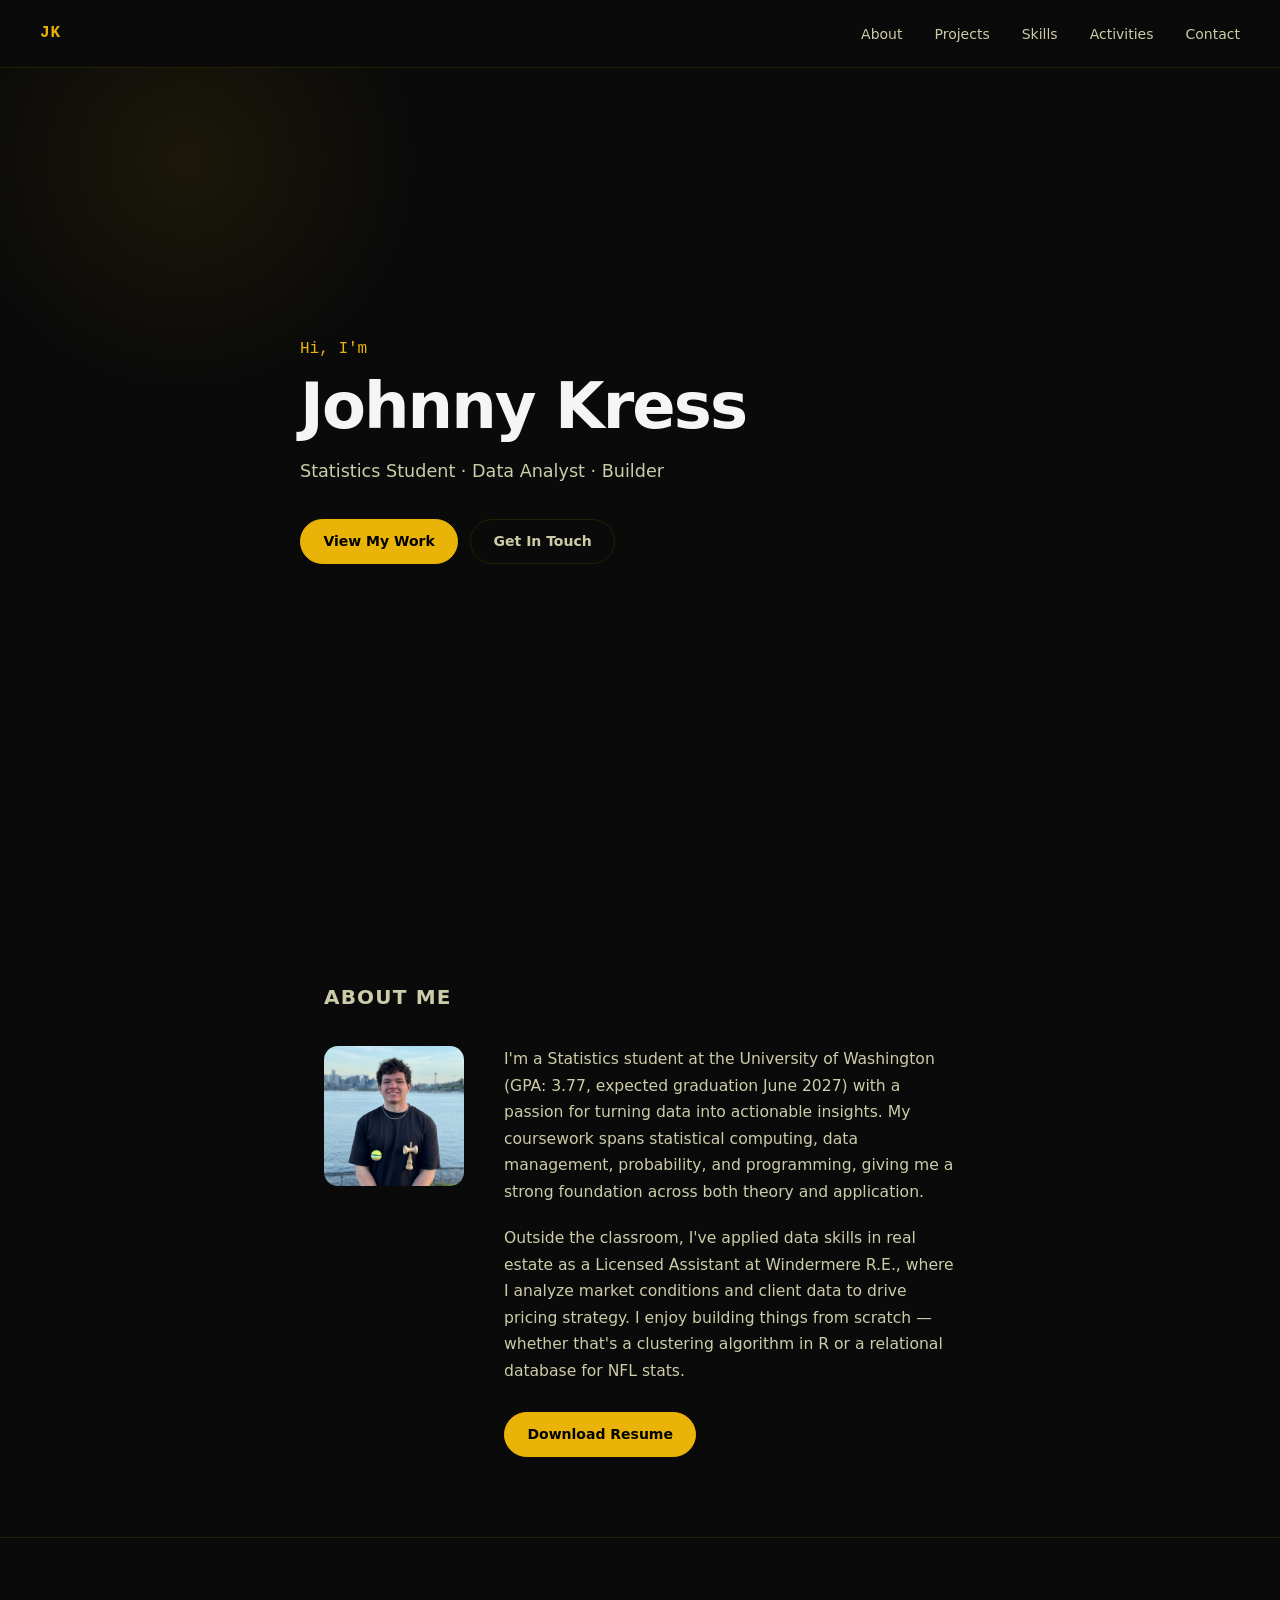
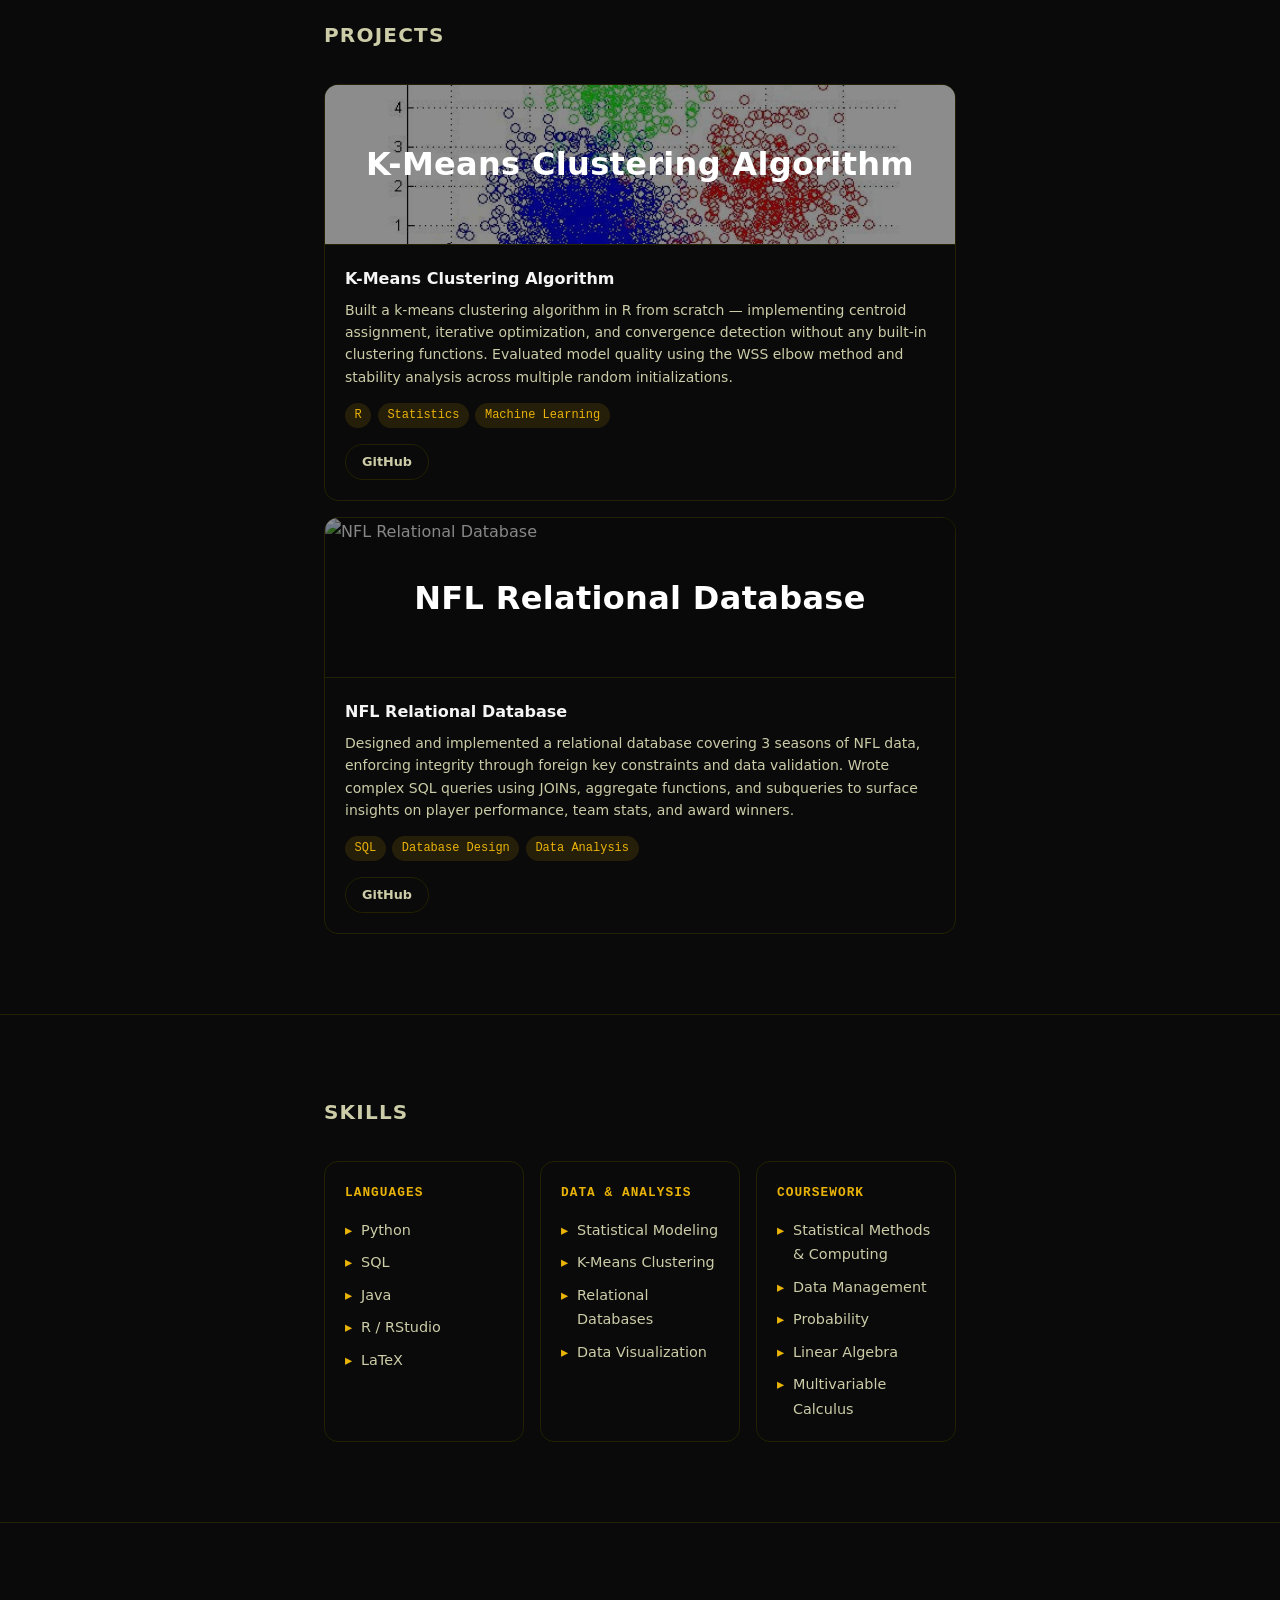
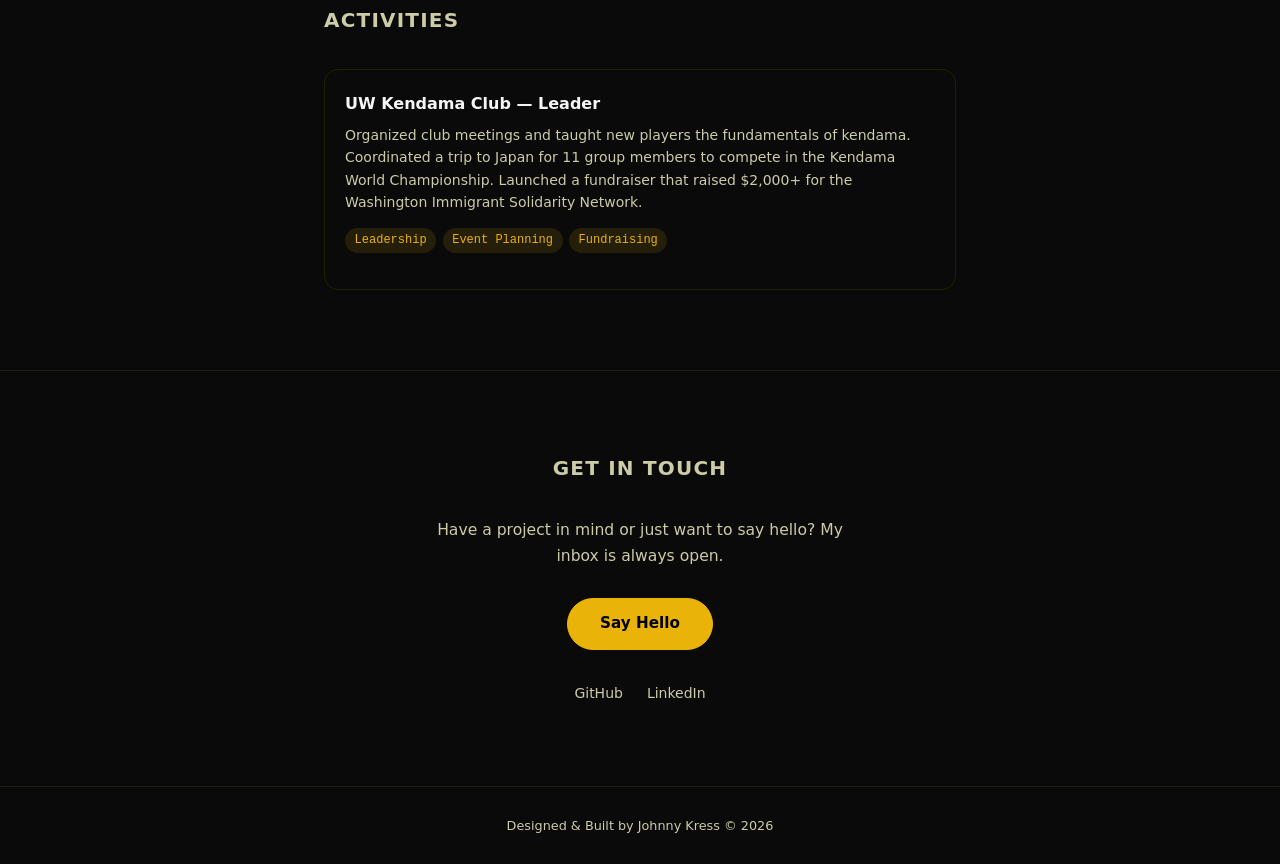
==== index.html @ 8cdee3aa "Use cluster.jpg for K-Means project photo" ====
<!DOCTYPE html>
<html lang="en">
<head>
  <meta charset="UTF-8" />
  <meta name="viewport" content="width=device-width, initial-scale=1.0" />
  <title>Johnny Kress</title>
  <link rel="stylesheet" href="css/style.css" />
</head>
<body>

  <!-- NAV -->
  <nav class="nav">
    <span class="nav-logo">JK</span>
    <ul class="nav-links">
      <li><a href="#about">About</a></li>
      <li><a href="#projects">Projects</a></li>
      <li><a href="#skills">Skills</a></li>
      <li><a href="#extracurriculars">Activities</a></li>
      <li><a href="#contact">Contact</a></li>
    </ul>
  </nav>

  <!-- HERO -->
  <section class="hero" id="home">
    <div class="hero-content">
      <p class="hero-greeting fade-in delay-1">Hi, I'm</p>
      <h1 class="hero-name fade-in delay-2">Johnny Kress</h1>
      <p class="hero-tagline fade-in delay-3">Statistics Student · Data Analyst · Builder</p>
      <div class="hero-cta fade-in delay-4">
        <a href="#projects" class="btn btn-primary">View My Work</a>
        <a href="#contact" class="btn btn-outline">Get In Touch</a>
      </div>
    </div>
  </section>

  <!-- ABOUT -->
  <section class="section" id="about">
    <div class="container">
      <h2 class="section-title">About Me</h2>
      <div class="about-grid">
        <div class="about-image">
          <img src="photos/johnny 2024.jpeg" alt="Johnny Kress" />
        </div>
        <div class="about-text">
          <p>
            I'm a Statistics student at the University of Washington (GPA: 3.77, expected graduation June 2027)
            with a passion for turning data into actionable insights. My coursework spans statistical computing,
            data management, probability, and programming, giving me a strong foundation across both theory and application.
          </p>
          <p>
            Outside the classroom, I've applied data skills in real estate as a Licensed Assistant at Windermere R.E.,
            where I analyze market conditions and client data to drive pricing strategy. I enjoy building things from
            scratch — whether that's a clustering algorithm in R or a relational database for NFL stats.
          </p>
          <a href="Kress Resume.pdf" class="btn btn-primary" target="_blank">Download Resume</a>
        </div>
      </div>
    </div>
  </section>

  <!-- PROJECTS -->
  <section class="section section-alt" id="projects">
    <div class="container">
      <h2 class="section-title">Projects</h2>
      <div class="projects-grid">

        <div class="card">
          <div class="card-image">
            <img src="photos/cluster.jpg" alt="K-Means Clustering" />
            <span class="card-image-title">K-Means Clustering Algorithm</span>
          </div>
          <div class="card-body">
            <h3 class="card-title">K-Means Clustering Algorithm</h3>
            <p class="card-desc">Built a k-means clustering algorithm in R from scratch — implementing centroid assignment, iterative optimization, and convergence detection without any built-in clustering functions. Evaluated model quality using the WSS elbow method and stability analysis across multiple random initializations.</p>
            <div class="card-tags">
              <span class="tag">R</span>
              <span class="tag">Statistics</span>
              <span class="tag">Machine Learning</span>
            </div>
            <div class="card-links">
              <a href="#" class="btn btn-sm btn-outline" target="_blank">GitHub</a>
            </div>
          </div>
        </div>

        <div class="card">
          <div class="card-image">
            <img src="https://images.unsplash.com/photo-1566349872260-a1d88307b698?w=600&q=80&fit=crop" alt="NFL Relational Database" />
            <span class="card-image-title">NFL Relational Database</span>
          </div>
          <div class="card-body">
            <h3 class="card-title">NFL Relational Database</h3>
            <p class="card-desc">Designed and implemented a relational database covering 3 seasons of NFL data, enforcing integrity through foreign key constraints and data validation. Wrote complex SQL queries using JOINs, aggregate functions, and subqueries to surface insights on player performance, team stats, and award winners.</p>
            <div class="card-tags">
              <span class="tag">SQL</span>
              <span class="tag">Database Design</span>
              <span class="tag">Data Analysis</span>
            </div>
            <div class="card-links">
              <a href="#" class="btn btn-sm btn-outline" target="_blank">GitHub</a>
            </div>
          </div>
        </div>

      </div>
    </div>
  </section>

  <!-- SKILLS -->
  <section class="section" id="skills">
    <div class="container">
      <h2 class="section-title">Skills</h2>
      <div class="skills-grid">

        <div class="skill-group">
          <h3>Languages</h3>
          <ul>
            <li>Python</li>
            <li>SQL</li>
            <li>Java</li>
            <li>R / RStudio</li>
            <li>LaTeX</li>
          </ul>
        </div>

        <div class="skill-group">
          <h3>Data &amp; Analysis</h3>
          <ul>
            <li>Statistical Modeling</li>
            <li>K-Means Clustering</li>
            <li>Relational Databases</li>
            <li>Data Visualization</li>
          </ul>
        </div>

        <div class="skill-group">
          <h3>Coursework</h3>
          <ul>
            <li>Statistical Methods &amp; Computing</li>
            <li>Data Management</li>
            <li>Probability</li>
            <li>Linear Algebra</li>
            <li>Multivariable Calculus</li>
          </ul>
        </div>

      </div>
    </div>
  </section>

  <!-- EXTRACURRICULARS -->
  <section class="section section-alt" id="extracurriculars">
    <div class="container">
      <h2 class="section-title">Activities</h2>
      <div class="projects-grid">

        <div class="card">
          <div class="card-body">
            <h3 class="card-title">UW Kendama Club — Leader</h3>
            <p class="card-desc">Organized club meetings and taught new players the fundamentals of kendama. Coordinated a trip to Japan for 11 group members to compete in the Kendama World Championship. Launched a fundraiser that raised $2,000+ for the Washington Immigrant Solidarity Network.</p>
            <div class="card-tags">
              <span class="tag">Leadership</span>
              <span class="tag">Event Planning</span>
              <span class="tag">Fundraising</span>
            </div>
          </div>
        </div>

      </div>
    </div>
  </section>

  <!-- CONTACT -->
  <section class="section" id="contact">
    <div class="container contact-container">
      <h2 class="section-title">Get In Touch</h2>
      <p class="contact-intro">Have a project in mind or just want to say hello? My inbox is always open.</p>
      <a href="mailto:Johnnykress808@gmail.com" class="btn btn-primary btn-lg">Say Hello</a>

      <div class="social-links">
        <a href="https://github.com/" target="_blank" aria-label="GitHub">GitHub</a>
        <a href="https://linkedin.com/in/" target="_blank" aria-label="LinkedIn">LinkedIn</a>
      </div>
    </div>
  </section>

  <!-- FOOTER -->
  <footer class="footer">
    <p>Designed &amp; Built by Johnny Kress &copy; <span id="year"></span></p>
  </footer>

  <script src="js/main.js"></script>
</body>
</html>
---- css/style.css ----
/* ===== RESET & BASE ===== */
*, *::before, *::after {
  box-sizing: border-box;
  margin: 0;
  padding: 0;
}

:root {
  --color-bg: #0a0a0a;
  --color-surface: #111111;
  --color-surface-alt: #161600;
  --color-border: #222200;
  --color-accent: #eab308;
  --color-accent-hover: #fbbf24;
  --color-text: #f5f5f5;
  --color-text-muted: #cccca8;
  --font-sans: 'Segoe UI', system-ui, -apple-system, sans-serif;
  --font-mono: 'Cascadia Code', 'Fira Code', monospace;
  --radius: 14px;
  --transition: 0.2s ease;
  --max-width: 680px;
}

html {
  scroll-behavior: smooth;
  font-size: 16px;
}

body {
  background-color: var(--color-bg);
  background-image:
    linear-gradient(rgba(10, 10, 10, 0.72), rgba(10, 10, 10, 0.72)),
    url('https://images.unsplash.com/photo-1519681393784-d120267933ba?w=1920&q=80&fit=crop');
  background-size: cover;
  background-position: center top;
  background-attachment: fixed;
  background-repeat: no-repeat;
  color: var(--color-text);
  font-family: var(--font-sans);
  line-height: 1.7;
}

a {
  color: var(--color-accent);
  text-decoration: none;
  transition: color var(--transition);
}

a:hover {
  color: var(--color-accent-hover);
}

ul {
  list-style: none;
}

img {
  max-width: 100%;
  display: block;
}

/* ===== ANIMATIONS ===== */
@keyframes fadeInUp {
  from {
    opacity: 0;
    transform: translateY(18px);
  }
  to {
    opacity: 1;
    transform: translateY(0);
  }
}

.fade-in {
  opacity: 0;
  animation: fadeInUp 0.55s ease forwards;
}

.delay-1 { animation-delay: 0.08s; }
.delay-2 { animation-delay: 0.16s; }
.delay-3 { animation-delay: 0.24s; }
.delay-4 { animation-delay: 0.32s; }
.delay-5 { animation-delay: 0.40s; }

/* ===== LAYOUT ===== */
.container {
  max-width: var(--max-width);
  margin: 0 auto;
  padding: 0 1.5rem;
}

.section {
  padding: 80px 0;
}

.section-alt {
  border-top: 1px solid var(--color-border);
  border-bottom: 1px solid var(--color-border);
}

.section-title {
  font-size: 1.25rem;
  font-weight: 700;
  letter-spacing: 0.06em;
  text-transform: uppercase;
  color: var(--color-text-muted);
  margin-bottom: 2rem;
}

/* ===== NAV ===== */
.nav {
  position: fixed;
  top: 0;
  left: 0;
  right: 0;
  z-index: 100;
  display: flex;
  align-items: center;
  justify-content: space-between;
  padding: 1rem 1.5rem;
  background: rgba(10, 10, 10, 0.9);
  backdrop-filter: blur(12px);
  border-bottom: 1px solid var(--color-border);
}

.nav-logo {
  font-size: 1rem;
  font-weight: 800;
  color: var(--color-accent);
  letter-spacing: 0.05em;
  font-family: var(--font-mono);
}

.nav-links {
  display: flex;
  gap: 2rem;
}

.nav-links a {
  color: var(--color-text-muted);
  font-size: 0.875rem;
  font-weight: 500;
  transition: color var(--transition);
}

.nav-links a:hover {
  color: var(--color-text);
}

/* ===== HERO ===== */
.hero {
  min-height: 100vh;
  display: flex;
  align-items: center;
  padding: 0 1.5rem;
  position: relative;
  overflow: hidden;
}

.hero::before {
  content: '';
  position: absolute;
  top: -10%;
  left: -5%;
  width: 500px;
  height: 500px;
  background: radial-gradient(circle, rgba(234, 179, 8, 0.08) 0%, transparent 65%);
  pointer-events: none;
}

.hero-content {
  max-width: var(--max-width);
  margin: 0 auto;
  width: 100%;
}

.hero-greeting {
  font-size: 1rem;
  color: var(--color-accent);
  font-family: var(--font-mono);
  margin-bottom: 0.5rem;
}

.hero-name {
  font-size: clamp(2.5rem, 8vw, 4rem);
  font-weight: 800;
  line-height: 1.1;
  letter-spacing: -0.03em;
  margin-bottom: 1rem;
}

.hero-tagline {
  font-size: 1.1rem;
  color: var(--color-text-muted);
  margin-bottom: 2rem;
  min-height: 1.75rem;
}

.hero-cta {
  display: flex;
  gap: 0.75rem;
  flex-wrap: wrap;
}

/* ===== BUTTONS ===== */
.btn {
  display: inline-flex;
  align-items: center;
  gap: 0.4rem;
  padding: 0.6rem 1.4rem;
  border-radius: 9999px;
  font-weight: 600;
  font-size: 0.875rem;
  cursor: pointer;
  transition: all var(--transition);
  border: 1px solid transparent;
}

.btn-primary {
  background: var(--color-accent);
  color: #000;
  border-color: var(--color-accent);
}

.btn-primary:hover {
  background: var(--color-accent-hover);
  border-color: var(--color-accent-hover);
  color: #000;
  transform: translateY(-1px);
  box-shadow: 0 6px 20px rgba(234, 179, 8, 0.30);
}

.btn-outline {
  border-color: var(--color-border);
  color: var(--color-text-muted);
  background: transparent;
}

.btn-outline:hover {
  border-color: var(--color-accent);
  color: var(--color-accent);
  transform: translateY(-1px);
}

.btn-sm {
  padding: 0.4rem 1rem;
  font-size: 0.8rem;
}

.btn-lg {
  padding: 0.75rem 2rem;
  font-size: 0.95rem;
}

/* ===== ABOUT ===== */
.about-grid {
  display: grid;
  grid-template-columns: 140px 1fr;
  gap: 2.5rem;
  align-items: start;
}

.about-image img {
  border-radius: var(--radius);
  width: 140px;
  height: 140px;
  object-fit: cover;
}

.about-text p {
  color: var(--color-text-muted);
  margin-bottom: 1.25rem;
  font-size: 0.975rem;
}

.about-text .btn {
  margin-top: 0.5rem;
}

/* ===== PROJECTS ===== */
.projects-grid {
  display: flex;
  flex-direction: column;
  gap: 1rem;
}

.card {
  background: transparent;
  border: 1px solid var(--color-border);
  border-radius: var(--radius);
  overflow: hidden;
  transition: border-color var(--transition), box-shadow var(--transition);
}

.card:hover {
  border-color: rgba(234, 179, 8, 0.35);
  box-shadow: 0 8px 32px rgba(0, 0, 0, 0.4);
}

.card-image {
  position: relative;
  width: 100%;
  height: 160px;
  background: var(--color-surface);
  border-bottom: 1px solid var(--color-border);
}

.card-image img {
  width: 100%;
  height: 100%;
  object-fit: cover;
}

.card-image-title {
  position: absolute;
  inset: 0;
  display: flex;
  align-items: center;
  justify-content: center;
  padding: 1rem;
  background: rgba(0, 0, 0, 0.45);
  color: #fff;
  font-size: 2rem;
  font-weight: 800;
  letter-spacing: 0.01em;
  text-align: center;
}

.card-body {
  padding: 1.25rem;
}

.card-title {
  font-size: 1rem;
  font-weight: 700;
  margin-bottom: 0.4rem;
}

.card-desc {
  font-size: 0.875rem;
  color: var(--color-text-muted);
  margin-bottom: 0.9rem;
  line-height: 1.6;
}

.card-tags {
  display: flex;
  flex-wrap: wrap;
  gap: 0.4rem;
  margin-bottom: 1rem;
}

.tag {
  background: rgba(234, 179, 8, 0.12);
  color: var(--color-accent);
  padding: 0.15rem 0.6rem;
  border-radius: 9999px;
  font-size: 0.75rem;
  font-weight: 500;
  font-family: var(--font-mono);
}

.card-links {
  display: flex;
  gap: 0.6rem;
}

/* ===== SKILLS ===== */
.skills-grid {
  display: grid;
  grid-template-columns: repeat(auto-fill, minmax(180px, 1fr));
  gap: 1rem;
}

.skill-group {
  background: transparent;
  border: 1px solid var(--color-border);
  border-radius: var(--radius);
  padding: 1.25rem;
  transition: border-color var(--transition);
}

.skill-group:hover {
  border-color: rgba(234, 179, 8, 0.35);
}

.skill-group h3 {
  font-size: 0.8rem;
  text-transform: uppercase;
  letter-spacing: 0.08em;
  color: var(--color-accent);
  margin-bottom: 0.85rem;
  font-family: var(--font-mono);
}

.skill-group ul {
  display: flex;
  flex-direction: column;
  gap: 0.5rem;
}

.skill-group li {
  color: var(--color-text-muted);
  font-size: 0.9rem;
  padding-left: 1rem;
  position: relative;
}

.skill-group li::before {
  content: '▸';
  position: absolute;
  left: 0;
  color: var(--color-accent);
}

/* ===== CONTACT ===== */
.contact-container {
  text-align: center;
}

.contact-intro {
  color: var(--color-text-muted);
  max-width: 420px;
  margin: 0 auto 1.75rem;
  font-size: 0.975rem;
}

.social-links {
  display: flex;
  justify-content: center;
  gap: 1.5rem;
  margin-top: 2rem;
}

.social-links a {
  color: var(--color-text-muted);
  font-size: 0.875rem;
  font-weight: 500;
  transition: color var(--transition);
}

.social-links a:hover {
  color: var(--color-accent);
}

/* ===== FOOTER ===== */
.footer {
  text-align: center;
  padding: 1.75rem;
  color: var(--color-text-muted);
  font-size: 0.8rem;
  border-top: 1px solid var(--color-border);
}

/* ===== RESPONSIVE ===== */
@media (max-width: 600px) {
  .nav {
    padding: 0.875rem 1.25rem;
  }

  .nav-links {
    gap: 1.25rem;
  }

  .about-grid {
    grid-template-columns: 1fr;
    gap: 1.5rem;
  }

  .about-image img {
    width: 100px;
    height: 100px;
  }

  .hero-cta {
    flex-direction: column;
    align-items: flex-start;
  }
}

@media (max-width: 400px) {
  .nav-links {
    display: none;
  }

  .section {
    padding: 60px 0;
  }
}
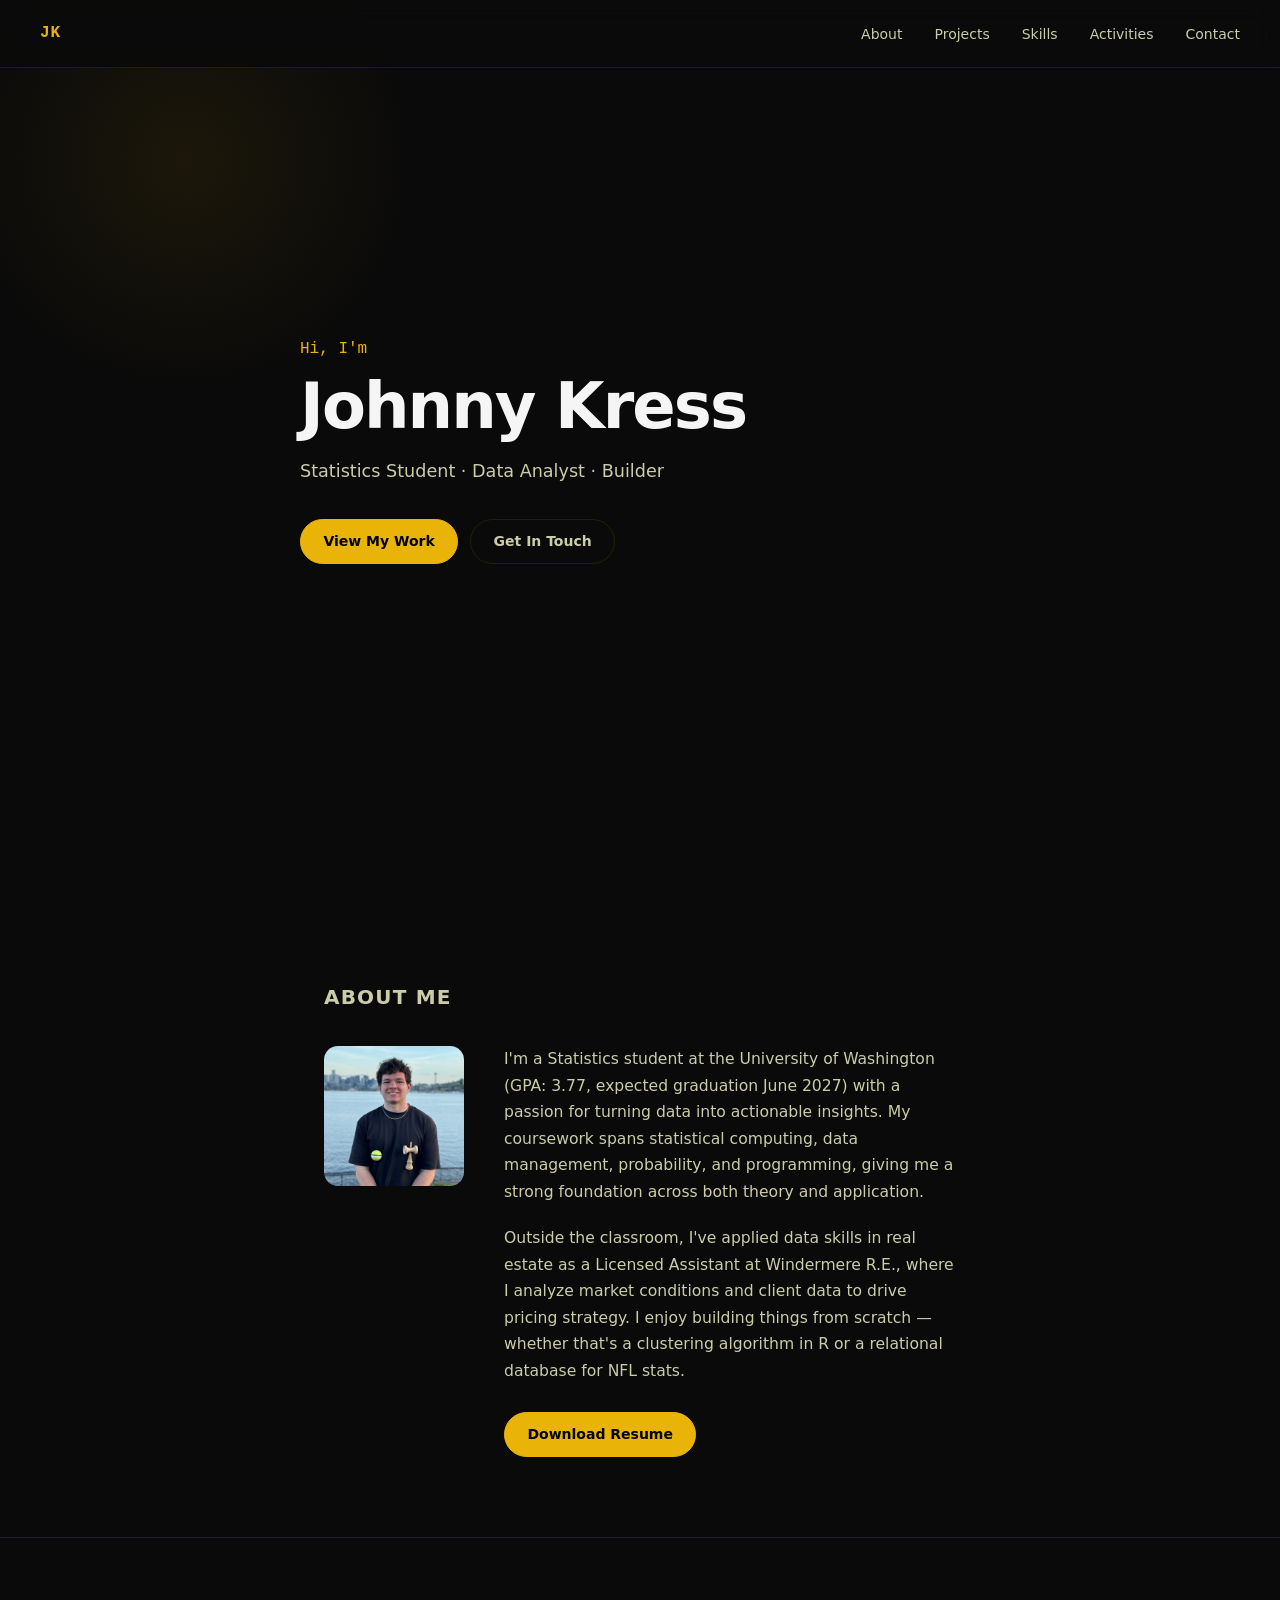
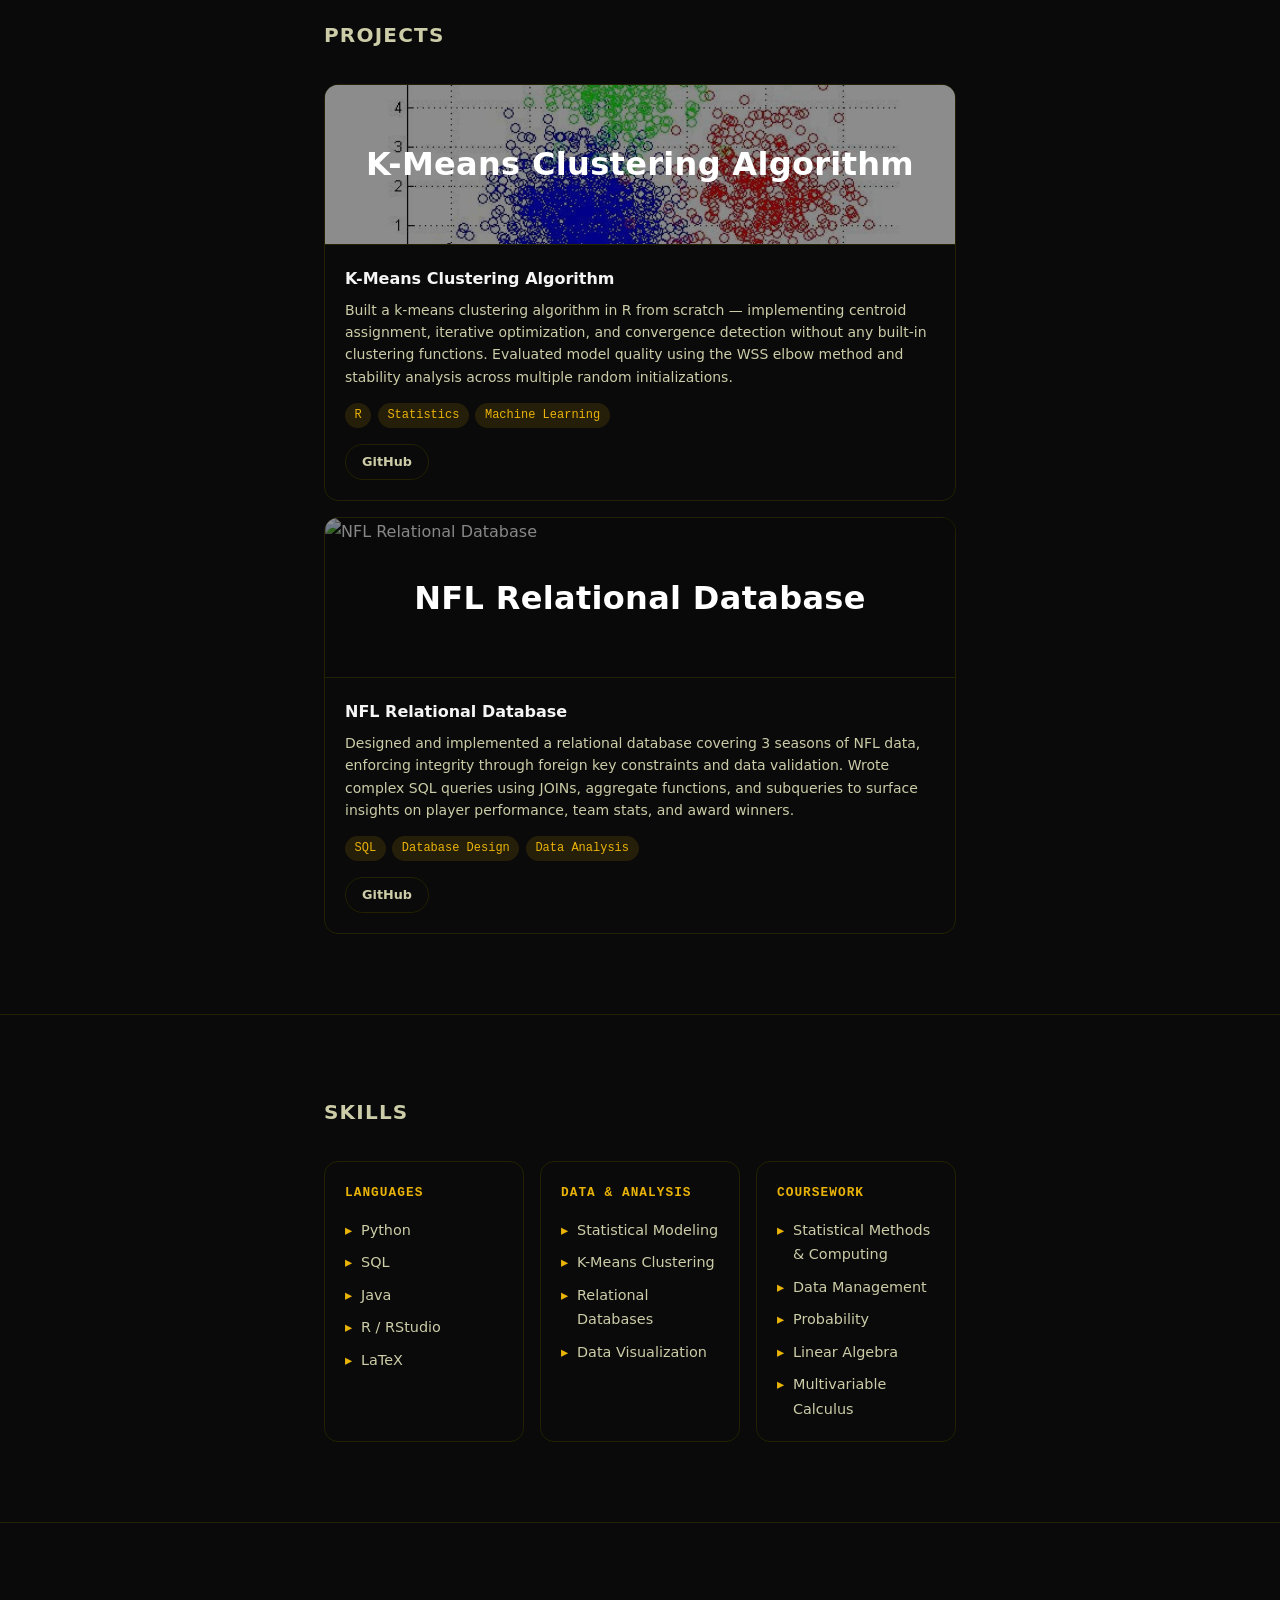
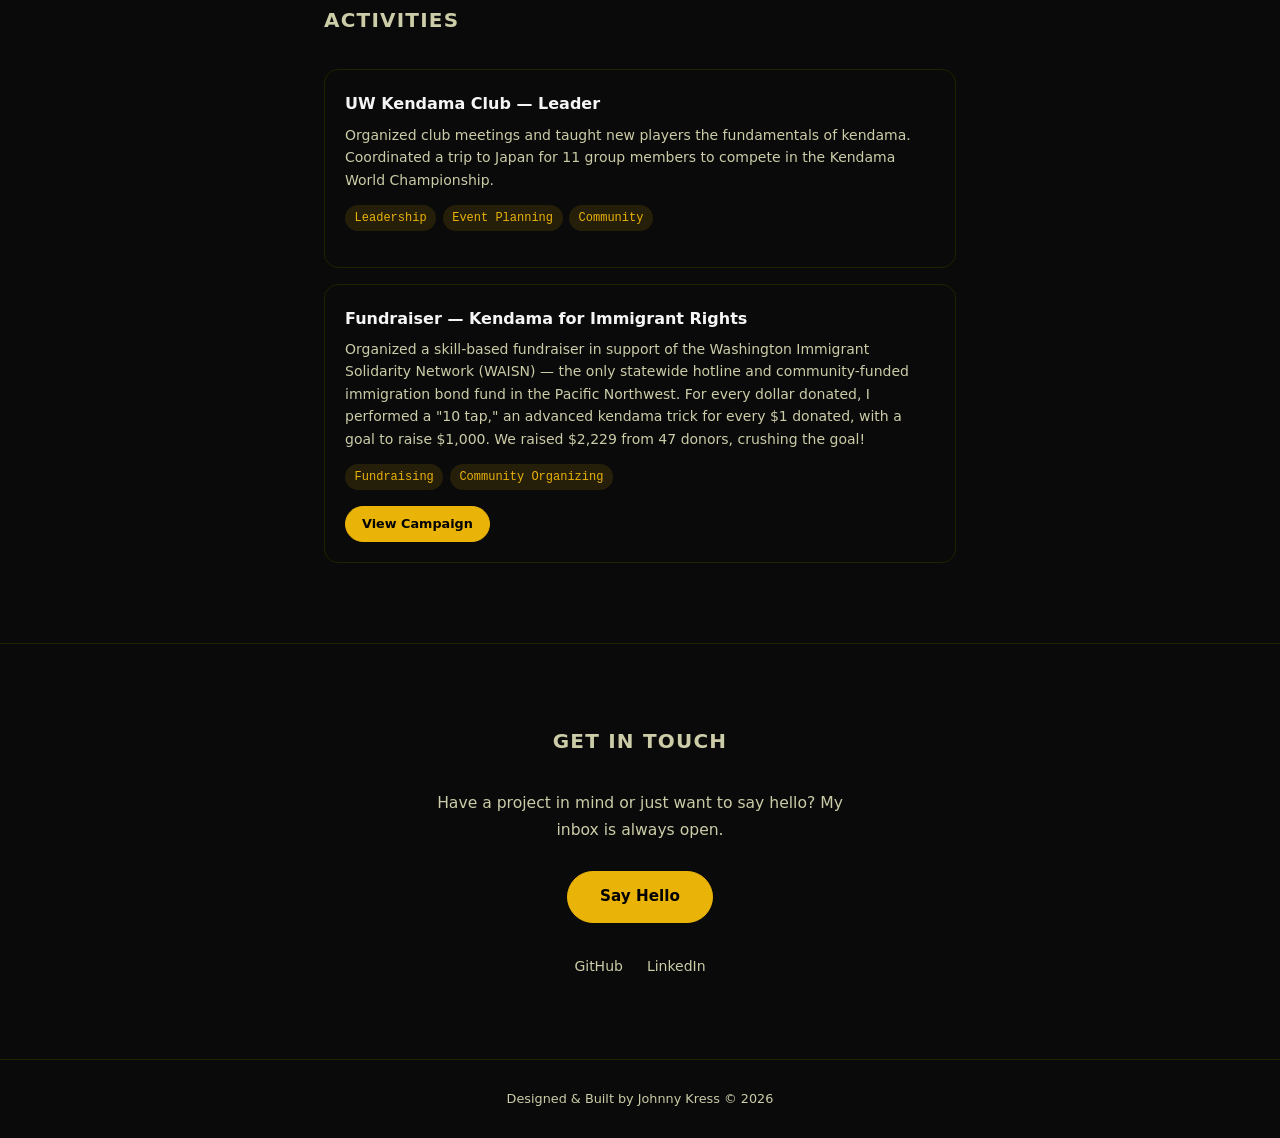
==== commit af447302: "Add dedicated fundraiser card in Activities section Splits the fundraiser out of the Kendama Club ca" ====
--- a/index.html
+++ b/index.html
@@ -157,11 +157,25 @@
         <div class="card">
           <div class="card-body">
             <h3 class="card-title">UW Kendama Club — Leader</h3>
-            <p class="card-desc">Organized club meetings and taught new players the fundamentals of kendama. Coordinated a trip to Japan for 11 group members to compete in the Kendama World Championship. Launched a fundraiser that raised $2,000+ for the Washington Immigrant Solidarity Network.</p>
+            <p class="card-desc">Organized club meetings and taught new players the fundamentals of kendama. Coordinated a trip to Japan for 11 group members to compete in the Kendama World Championship.</p>
             <div class="card-tags">
               <span class="tag">Leadership</span>
               <span class="tag">Event Planning</span>
+              <span class="tag">Community</span>
+            </div>
+          </div>
+        </div>
+
+        <div class="card">
+          <div class="card-body">
+            <h3 class="card-title">Fundraiser — Kendama for Immigrant Rights</h3>
+            <p class="card-desc">Organized a skill-based fundraiser in support of the Washington Immigrant Solidarity Network (WAISN) — the only statewide hotline and community-funded immigration bond fund in the Pacific Northwest. For every dollar donated, I performed a "10 tap," an advanced kendama trick for every $1 donated, with a goal to raise $1,000. We raised $2,229 from 47 donors, crushing the goal!</p>
+            <div class="card-tags">
               <span class="tag">Fundraising</span>
+              <span class="tag">Community Organizing</span>
+            </div>
+            <div class="card-links">
+              <a href="https://www.gofundme.com/f/kendama-community-support-for-immigrant-rights" class="btn btn-sm btn-primary" target="_blank">View Campaign</a>
             </div>
           </div>
         </div>
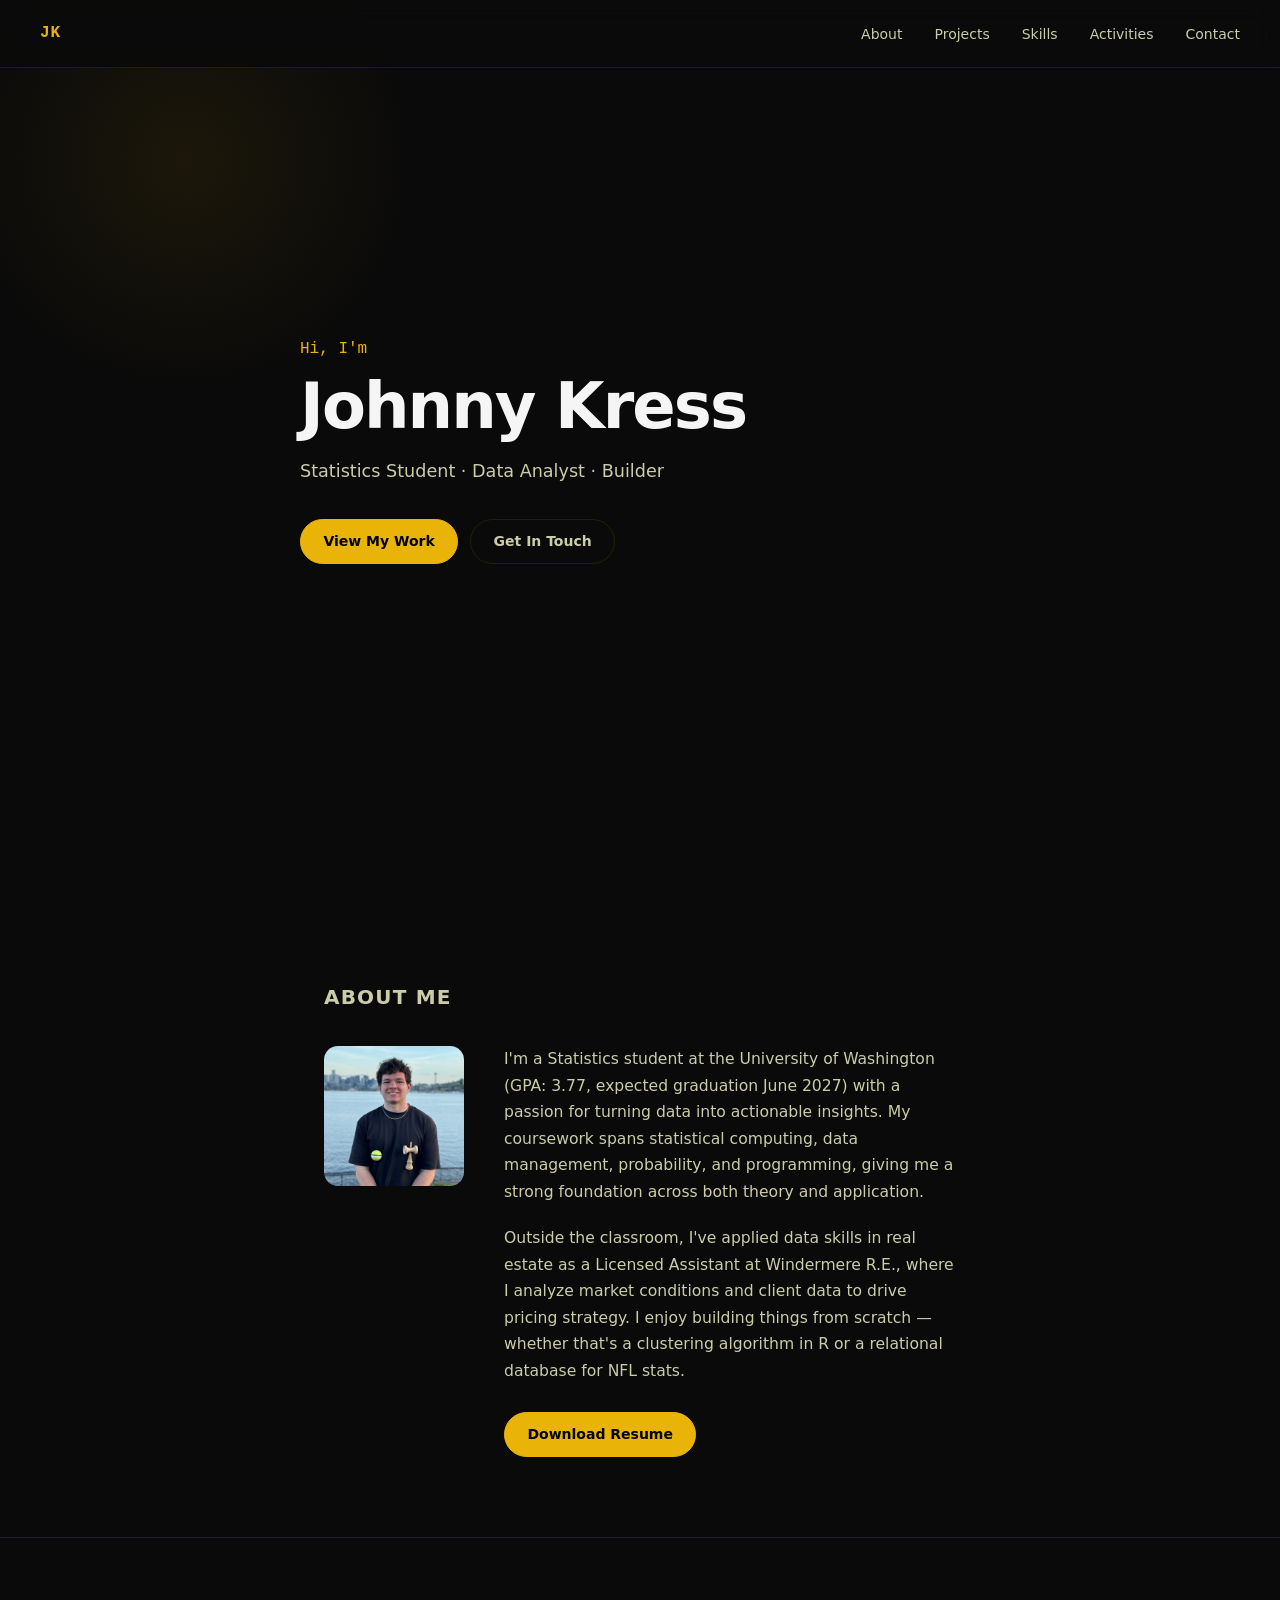
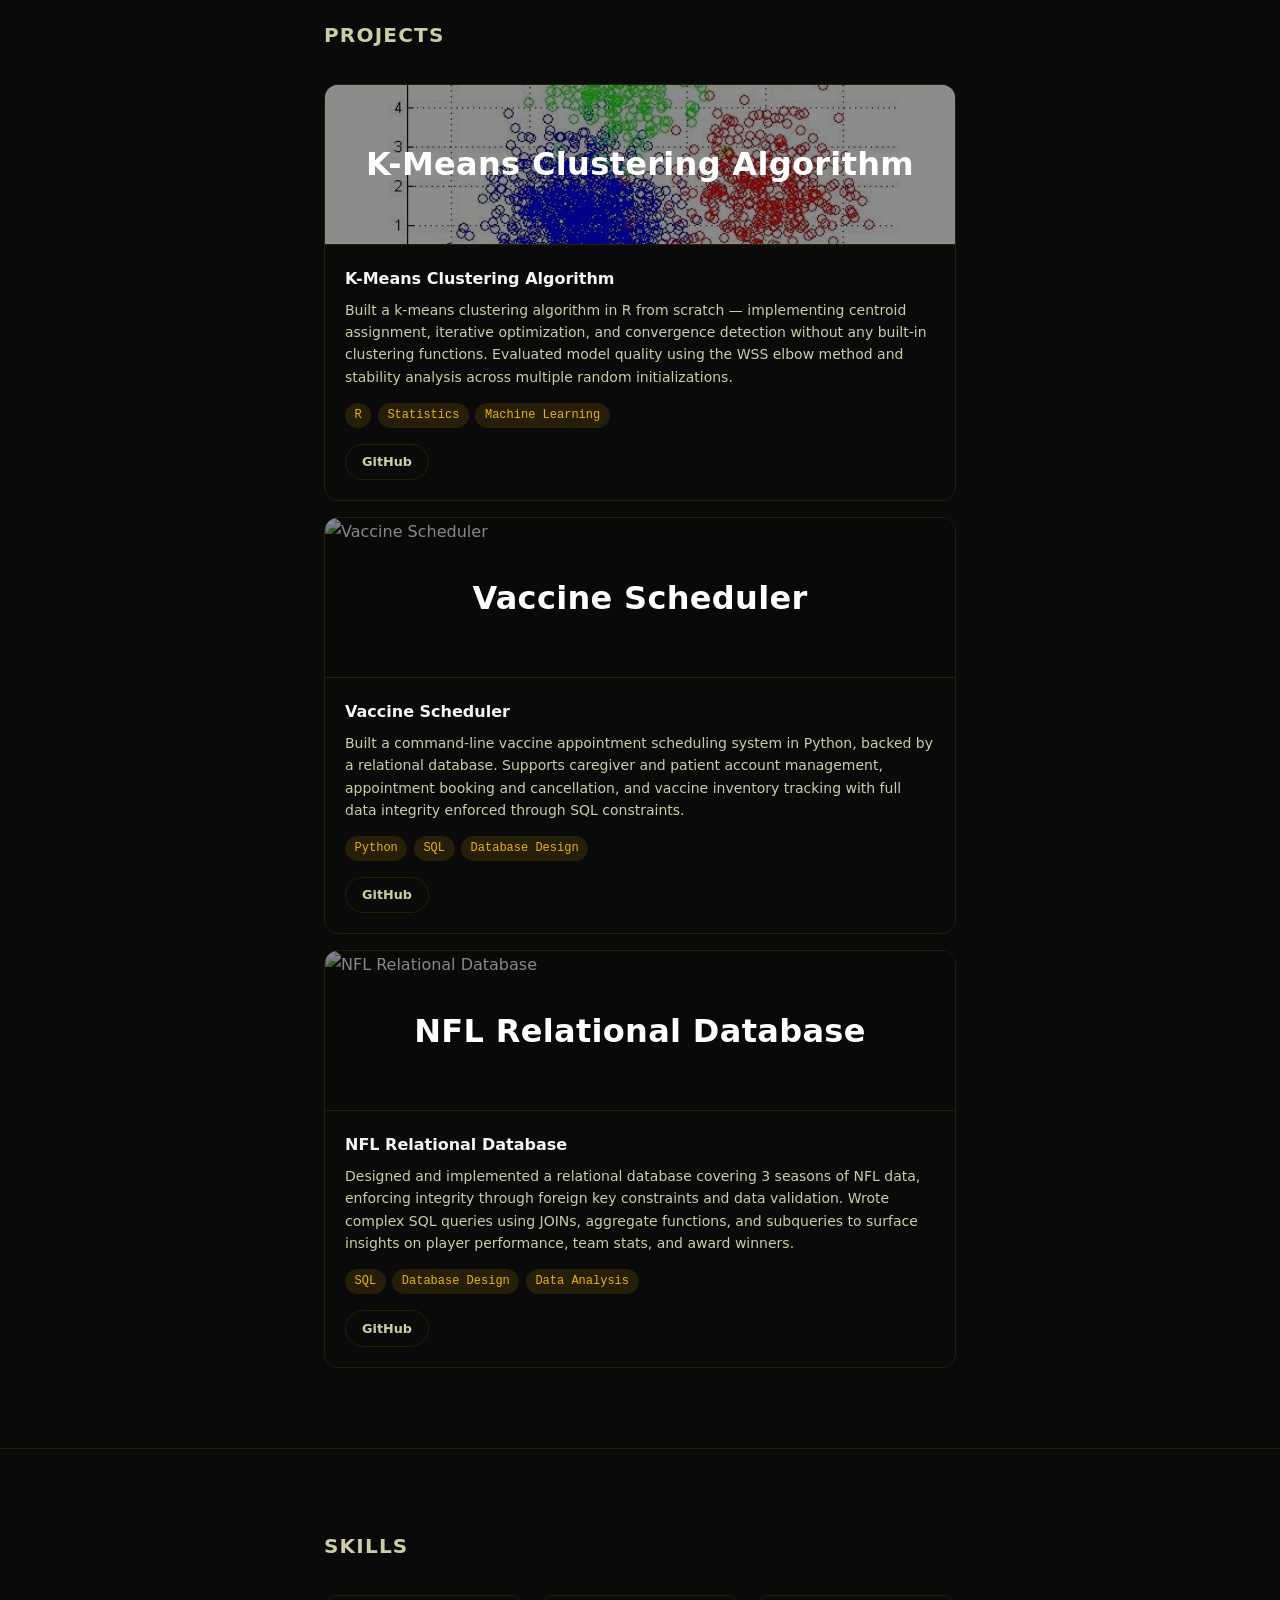
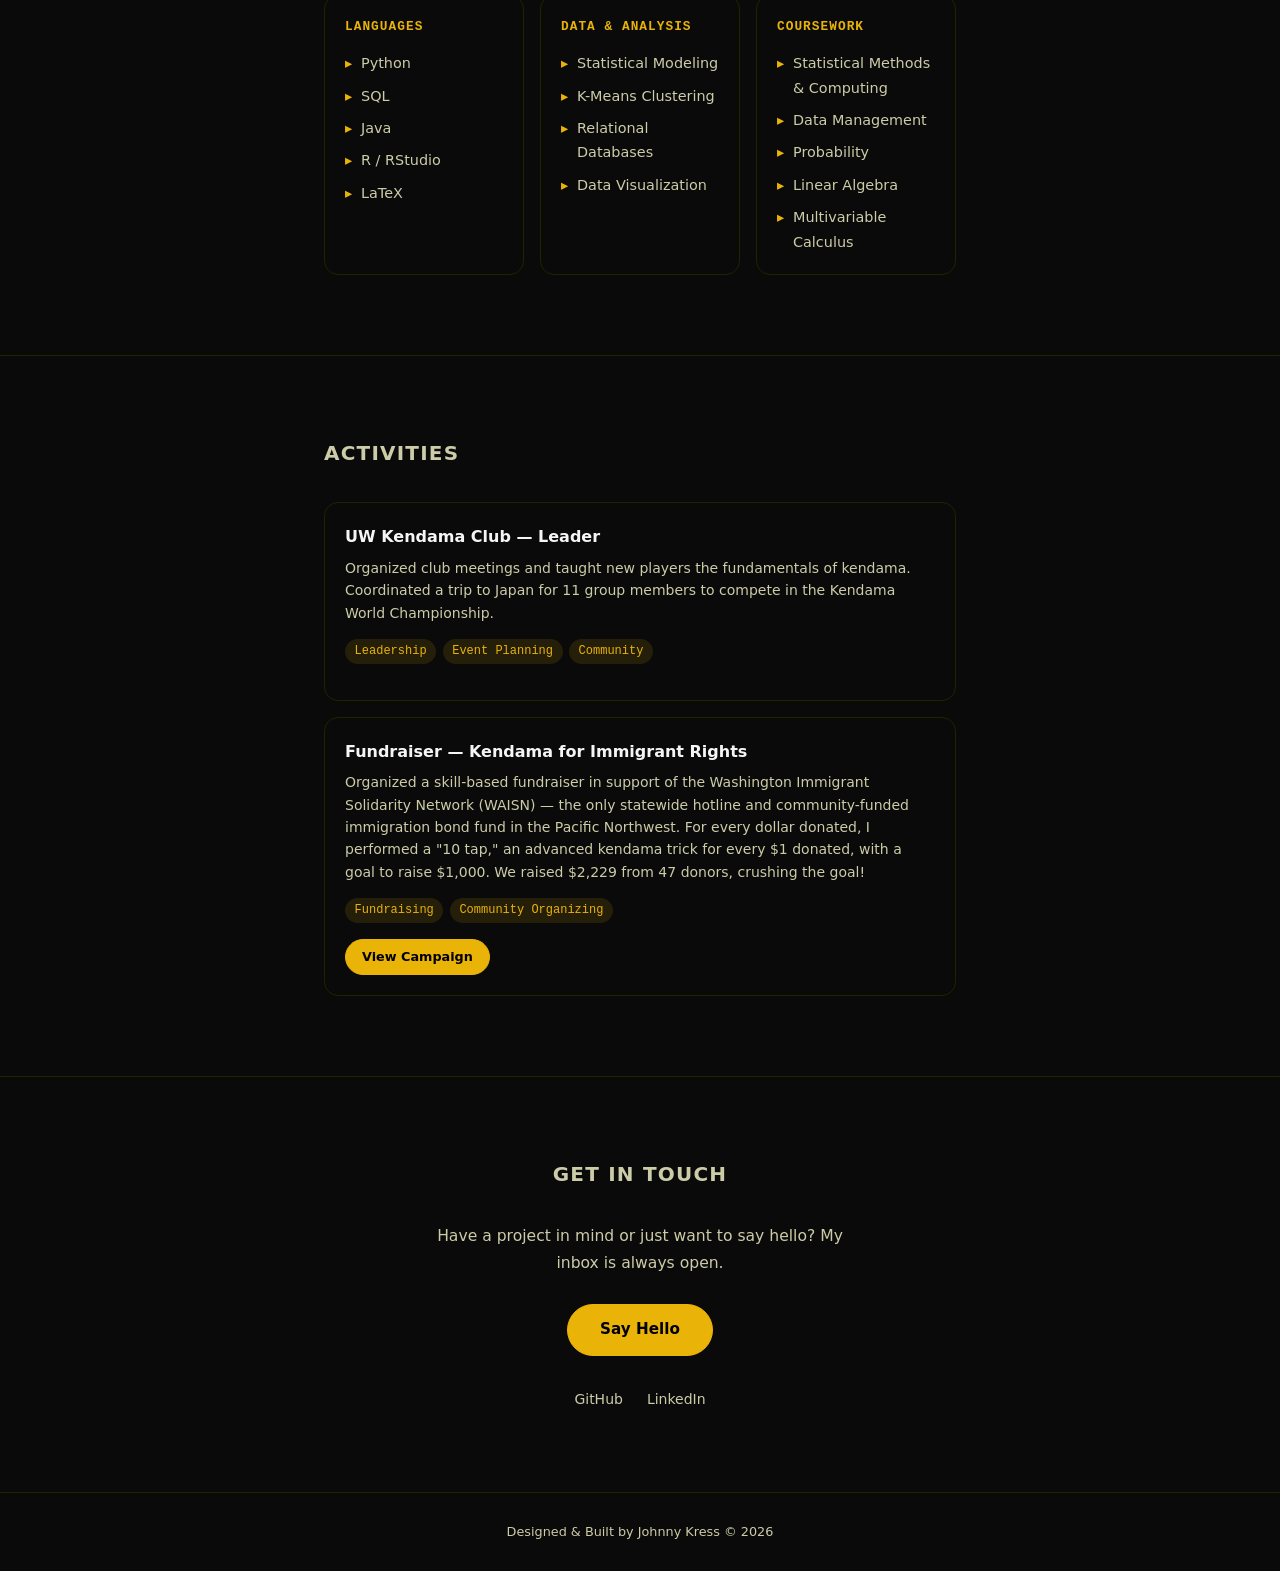
==== commit 06458034: "Add Vaccine Scheduler project card Co-Authored-By: Claude Sonnet 4.6 <noreply@anthropic.com>" ====
--- a/index.html
+++ b/index.html
@@ -18,6 +18,9 @@
       <li><a href="#extracurriculars">Activities</a></li>
       <li><a href="#contact">Contact</a></li>
     </ul>
+    <button class="nav-hamburger" aria-label="Toggle menu" aria-expanded="false">
+      <span></span><span></span><span></span>
+    </button>
   </nav>
 
   <!-- HERO -->
@@ -78,7 +81,26 @@
               <span class="tag">Machine Learning</span>
             </div>
             <div class="card-links">
-              <a href="#" class="btn btn-sm btn-outline" target="_blank">GitHub</a>
+              <a href="https://jkress808.github.io/K-Means-Clustering-Final-Project/" class="btn btn-sm btn-outline" target="_blank">GitHub</a>
+            </div>
+          </div>
+        </div>
+
+        <div class="card">
+          <div class="card-image">
+            <img src="https://images.unsplash.com/photo-1584820927498-cfe5211fd8bf?w=600&q=80&fit=crop" alt="Vaccine Scheduler" />
+            <span class="card-image-title">Vaccine Scheduler</span>
+          </div>
+          <div class="card-body">
+            <h3 class="card-title">Vaccine Scheduler</h3>
+            <p class="card-desc">Built a command-line vaccine appointment scheduling system in Python, backed by a relational database. Supports caregiver and patient account management, appointment booking and cancellation, and vaccine inventory tracking with full data integrity enforced through SQL constraints.</p>
+            <div class="card-tags">
+              <span class="tag">Python</span>
+              <span class="tag">SQL</span>
+              <span class="tag">Database Design</span>
+            </div>
+            <div class="card-links">
+              <a href="https://github.com/jkress808/Vaccine-Scheduler" class="btn btn-sm btn-outline" target="_blank">GitHub</a>
             </div>
           </div>
         </div>
--- a/css/style.css
+++ b/css/style.css
@@ -454,6 +454,13 @@
 
 /* ===== RESPONSIVE ===== */
 @media (max-width: 600px) {
+  body {
+    background-image:
+      linear-gradient(rgba(10, 10, 10, 0.72), rgba(10, 10, 10, 0.72)),
+      url('https://images.unsplash.com/photo-1506905925346-21bda4d32df4?w=800&q=80&fit=crop');
+    background-attachment: scroll;
+  }
+
   .nav {
     padding: 0.875rem 1.25rem;
   }
@@ -478,9 +485,64 @@
   }
 }
 
+/* ===== HAMBURGER ===== */
+.nav-hamburger {
+  display: none;
+  flex-direction: column;
+  justify-content: center;
+  gap: 5px;
+  background: none;
+  border: none;
+  cursor: pointer;
+  padding: 0.25rem;
+}
+
+.nav-hamburger span {
+  display: block;
+  width: 22px;
+  height: 2px;
+  background: var(--color-text);
+  border-radius: 2px;
+  transition: transform 0.2s ease, opacity 0.2s ease;
+}
+
+.nav-hamburger.open span:nth-child(1) {
+  transform: translateY(7px) rotate(45deg);
+}
+.nav-hamburger.open span:nth-child(2) {
+  opacity: 0;
+}
+.nav-hamburger.open span:nth-child(3) {
+  transform: translateY(-7px) rotate(-45deg);
+}
+
 @media (max-width: 400px) {
+  .nav-hamburger {
+    display: flex;
+  }
+
   .nav-links {
     display: none;
+    position: absolute;
+    top: 100%;
+    left: 0;
+    right: 0;
+    flex-direction: column;
+    gap: 0;
+    background: rgba(10, 10, 10, 0.97);
+    backdrop-filter: blur(12px);
+    border-bottom: 1px solid var(--color-border);
+    padding: 0.5rem 0;
+  }
+
+  .nav-links.open {
+    display: flex;
+  }
+
+  .nav-links li a {
+    display: block;
+    padding: 0.75rem 1.5rem;
+    font-size: 1rem;
   }
 
   .section {
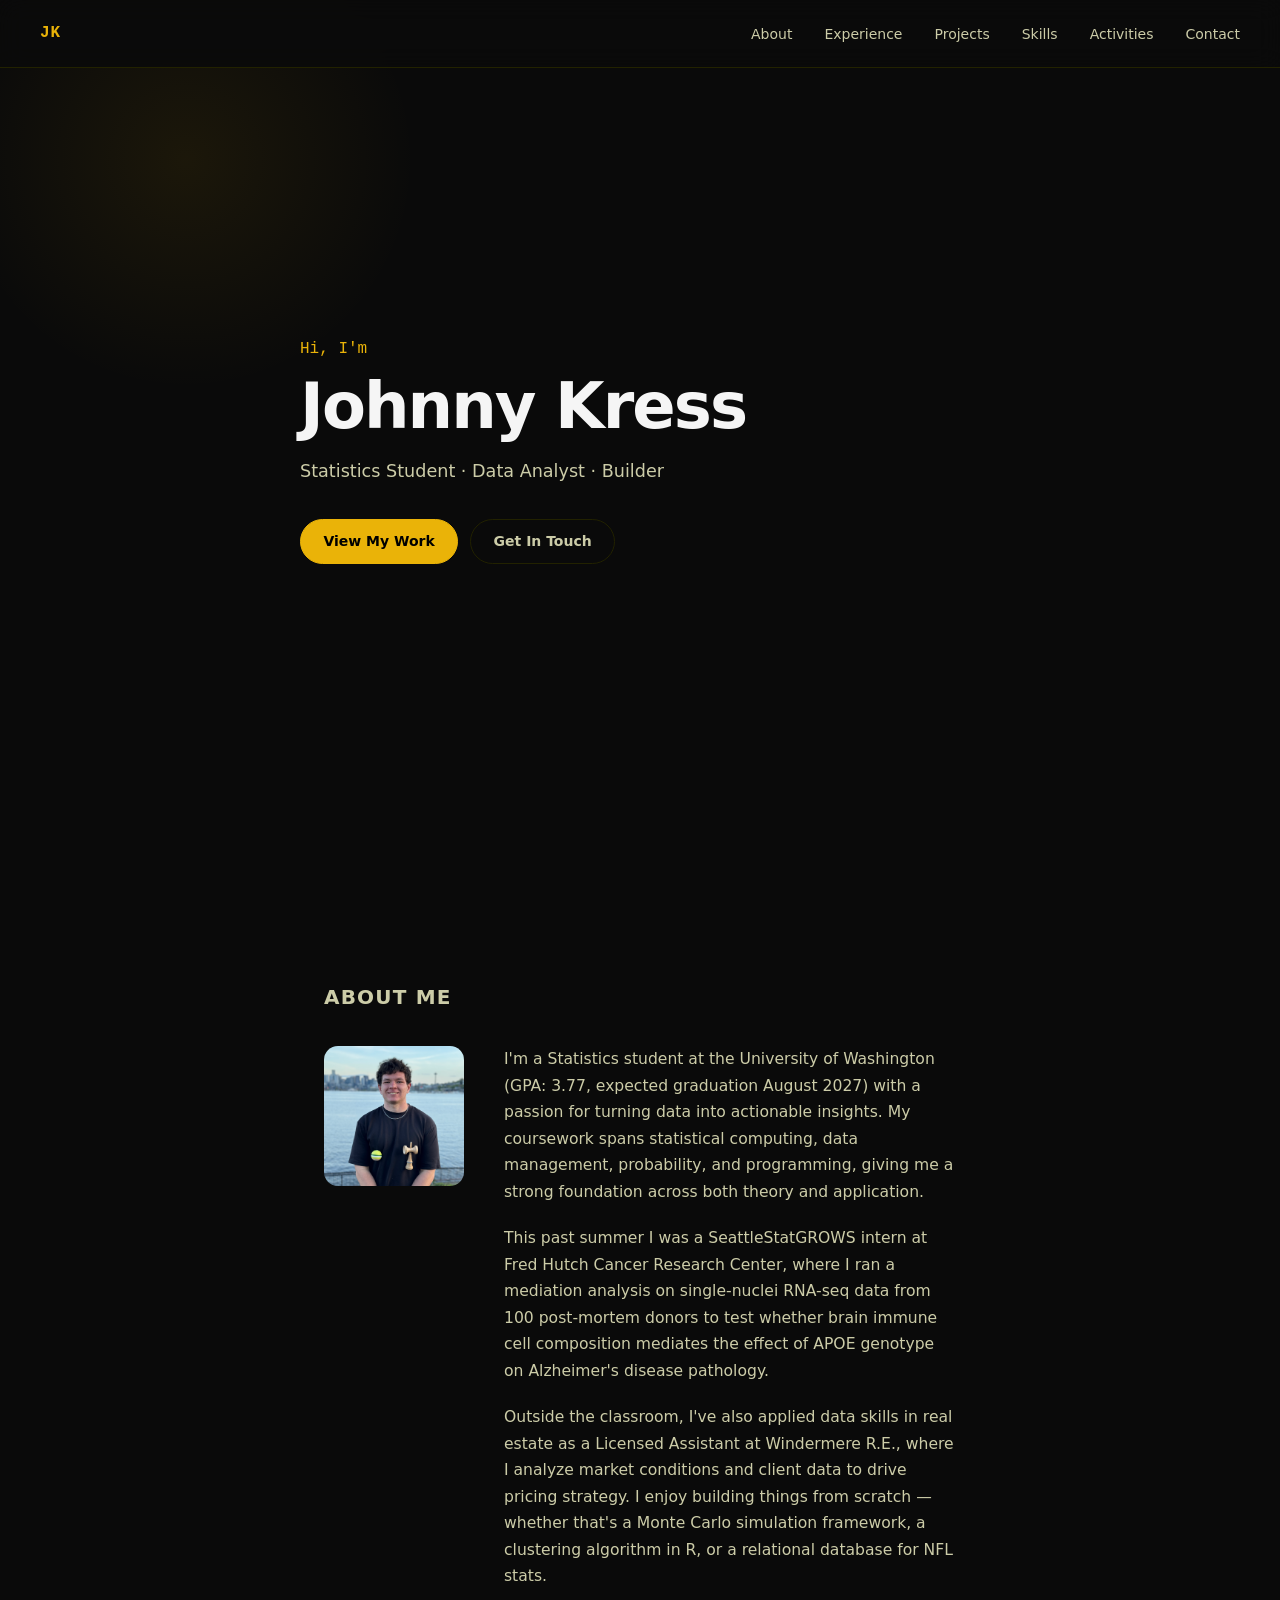
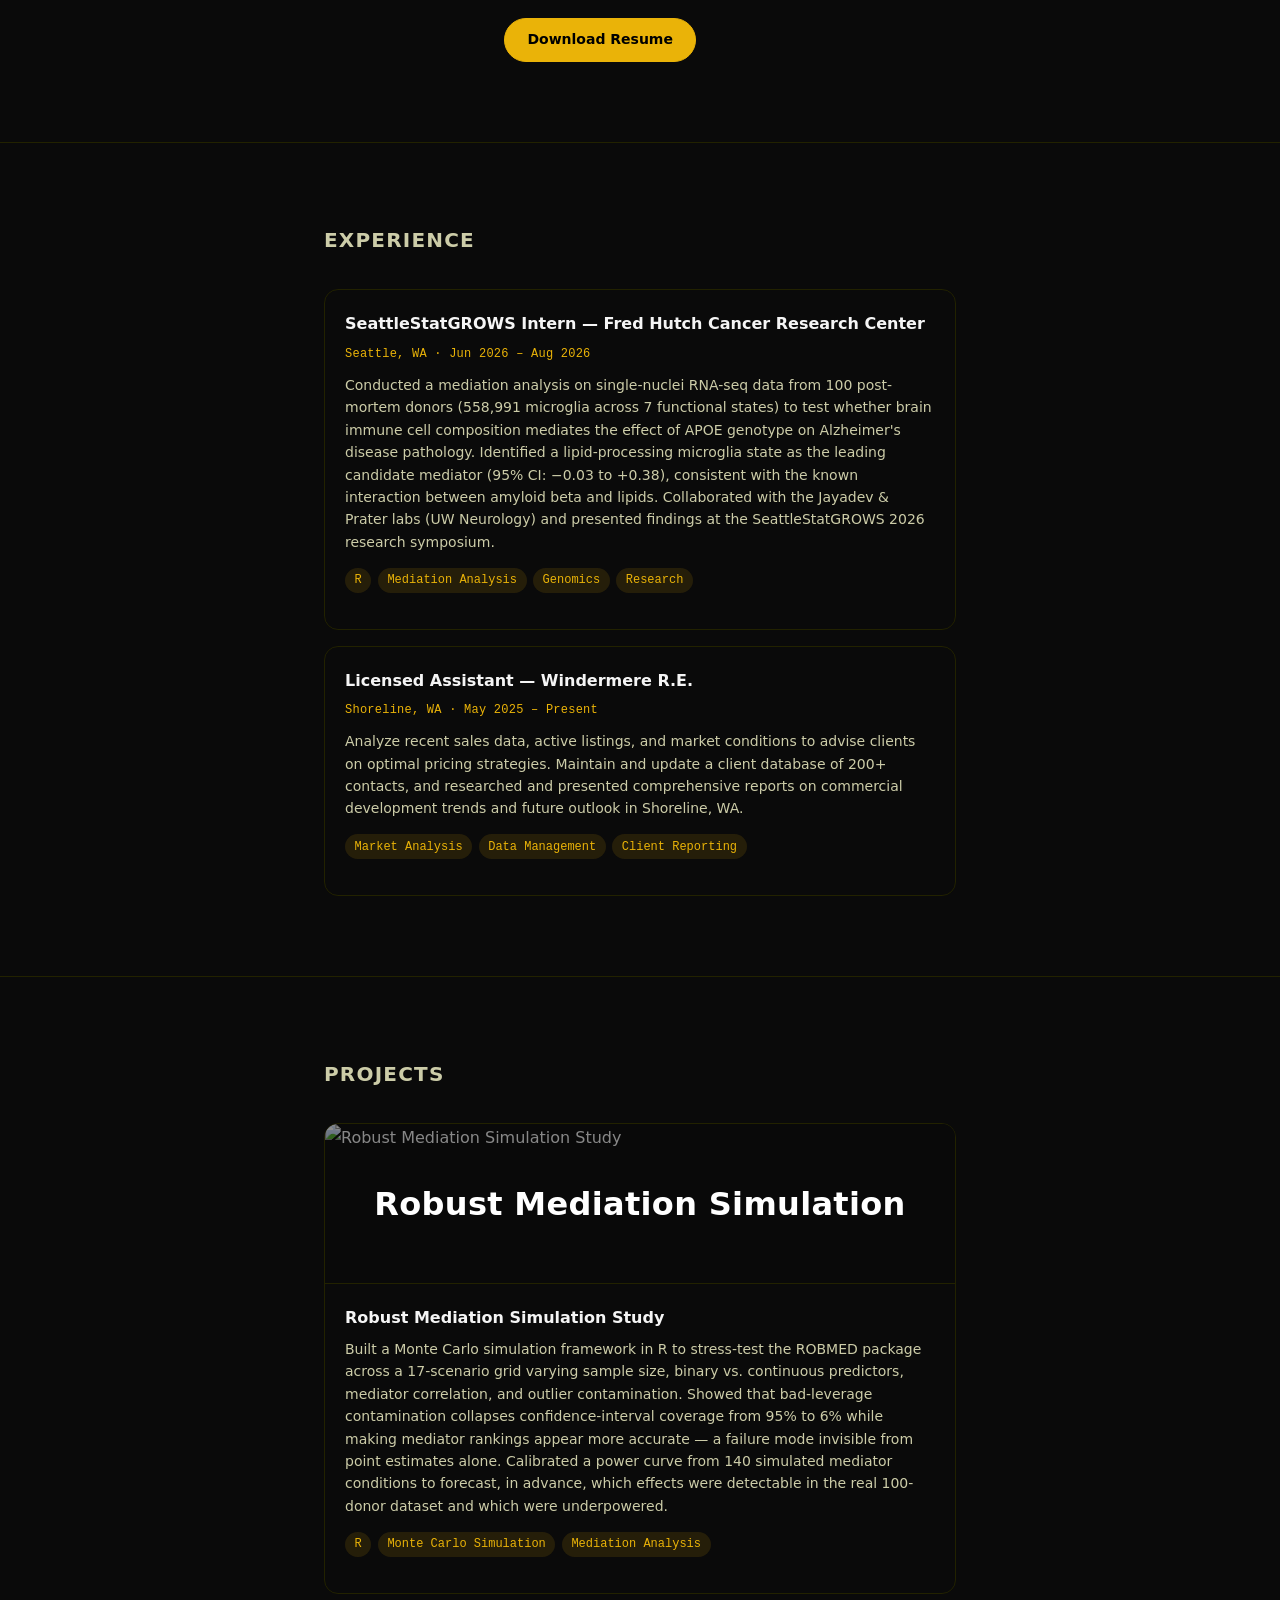
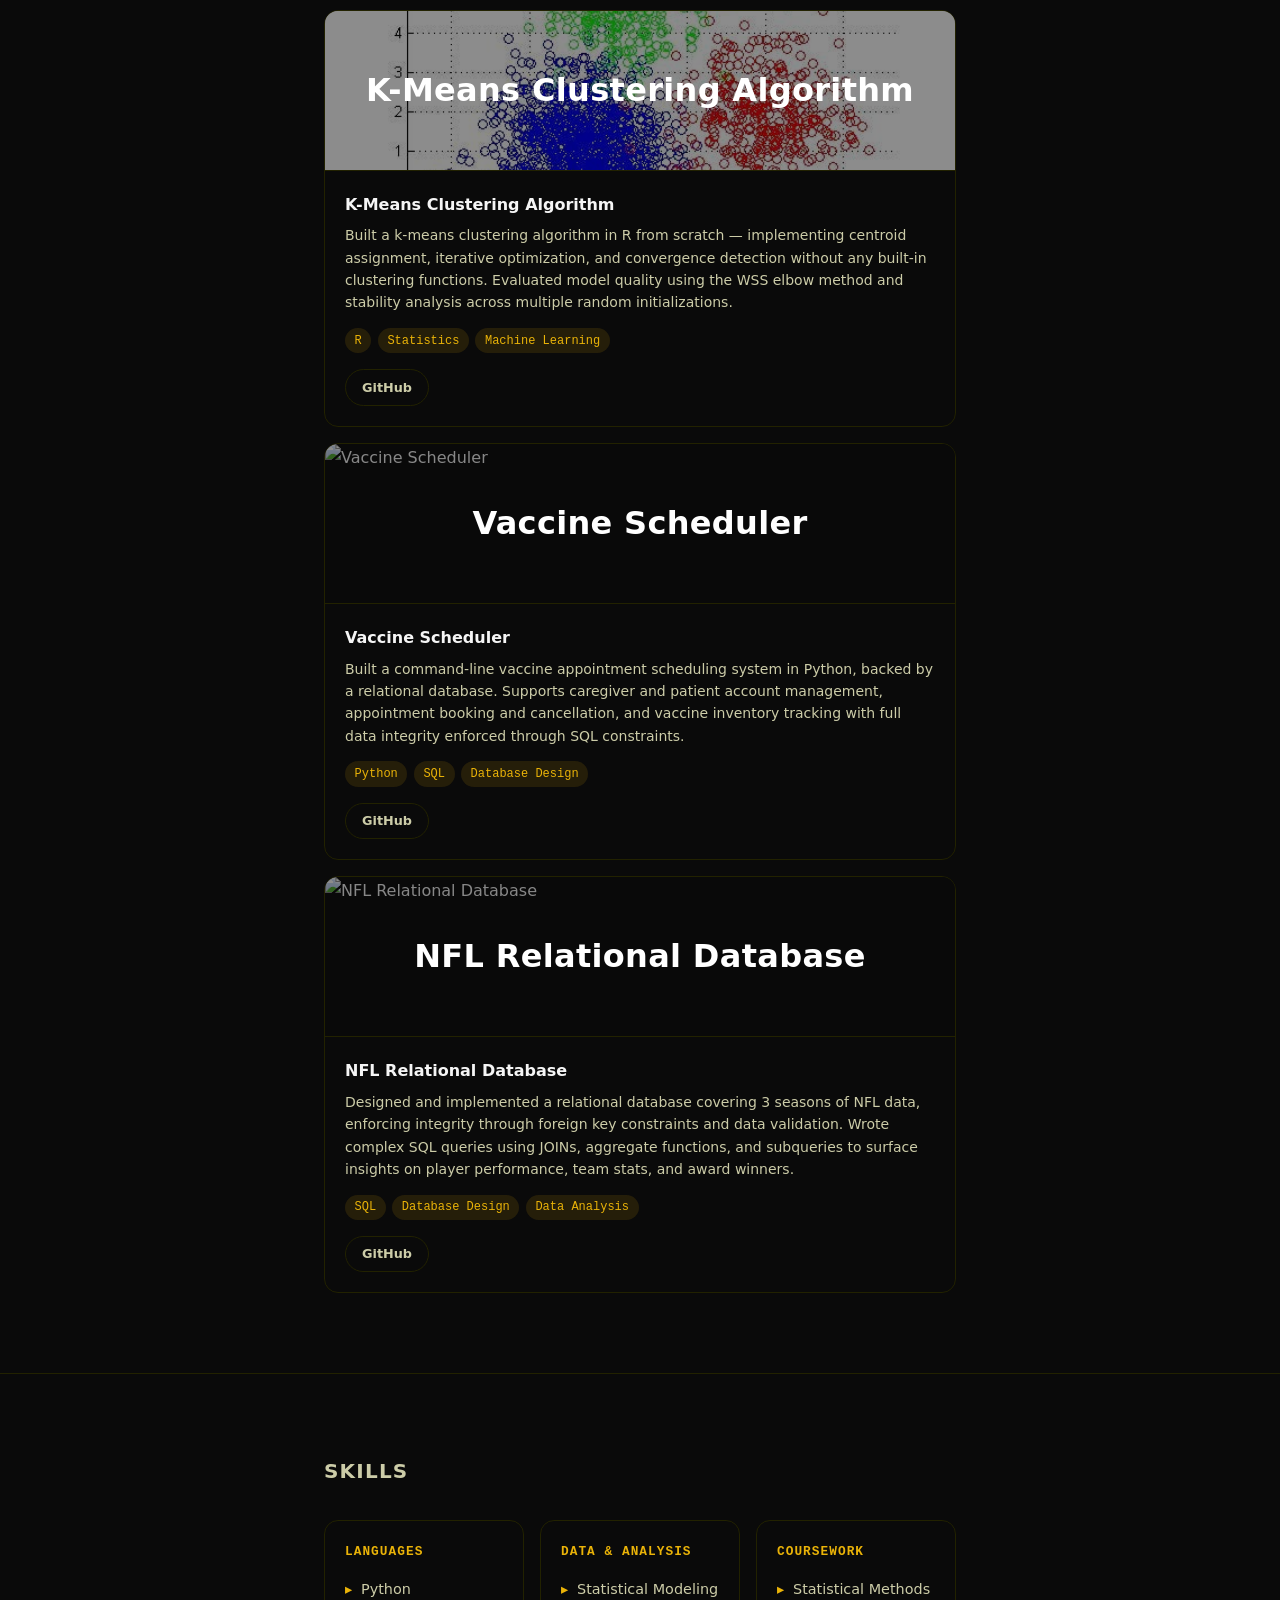
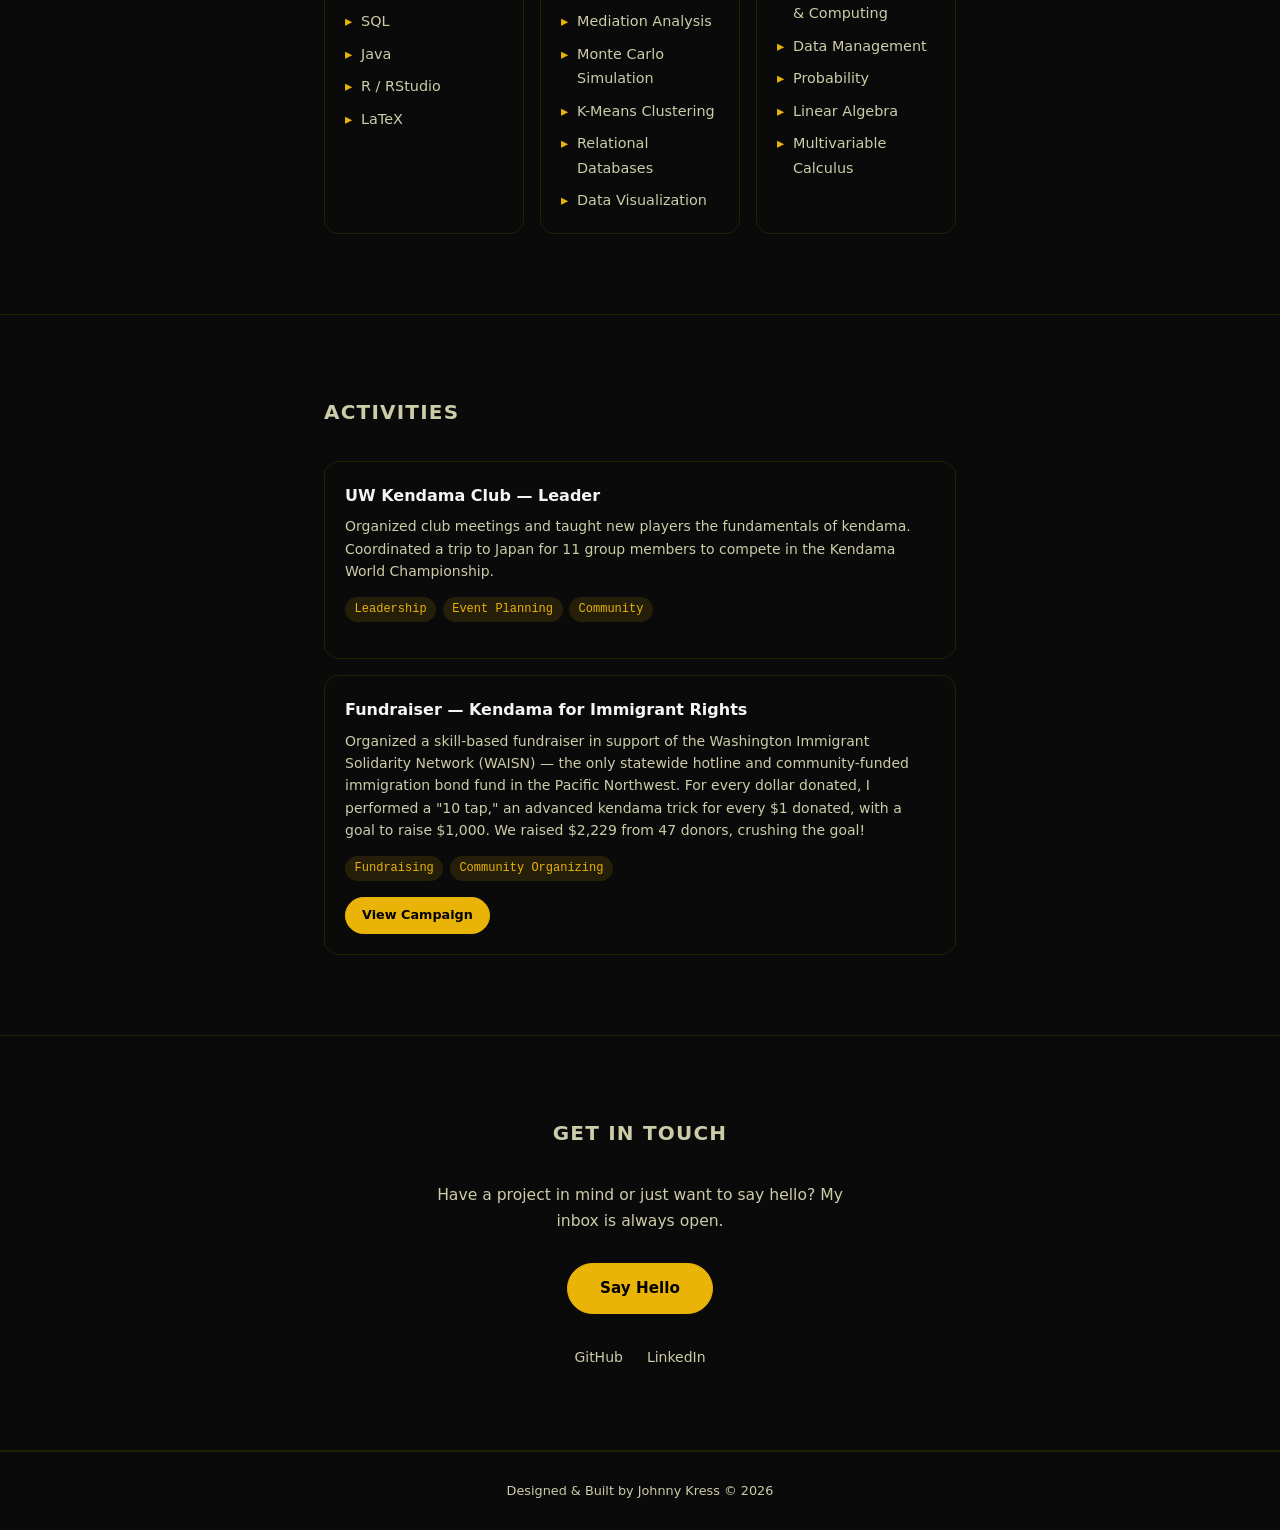
==== commit 0baf3c53: "Update site content from new resume - Add Experience section (Fred Hutch SeattleStatGROWS intern, Wi" ====
--- a/index.html
+++ b/index.html
@@ -13,6 +13,7 @@
     <span class="nav-logo">JK</span>
     <ul class="nav-links">
       <li><a href="#about">About</a></li>
+      <li><a href="#experience">Experience</a></li>
       <li><a href="#projects">Projects</a></li>
       <li><a href="#skills">Skills</a></li>
       <li><a href="#extracurriculars">Activities</a></li>
@@ -46,26 +47,85 @@
         </div>
         <div class="about-text">
           <p>
-            I'm a Statistics student at the University of Washington (GPA: 3.77, expected graduation June 2027)
+            I'm a Statistics student at the University of Washington (GPA: 3.77, expected graduation August 2027)
             with a passion for turning data into actionable insights. My coursework spans statistical computing,
             data management, probability, and programming, giving me a strong foundation across both theory and application.
           </p>
           <p>
-            Outside the classroom, I've applied data skills in real estate as a Licensed Assistant at Windermere R.E.,
+            This past summer I was a SeattleStatGROWS intern at Fred Hutch Cancer Research Center, where I ran a
+            mediation analysis on single-nuclei RNA-seq data from 100 post-mortem donors to test whether brain immune
+            cell composition mediates the effect of APOE genotype on Alzheimer's disease pathology.
+          </p>
+          <p>
+            Outside the classroom, I've also applied data skills in real estate as a Licensed Assistant at Windermere R.E.,
             where I analyze market conditions and client data to drive pricing strategy. I enjoy building things from
-            scratch — whether that's a clustering algorithm in R or a relational database for NFL stats.
+            scratch — whether that's a Monte Carlo simulation framework, a clustering algorithm in R, or a relational
+            database for NFL stats.
           </p>
-          <a href="Kress Resume.pdf" class="btn btn-primary" target="_blank">Download Resume</a>
-        </div>
+          <a href="Johnny Kress Resume 8-20.pdf" class="btn btn-primary" target="_blank">Download Resume</a>
+        </div>
+      </div>
+    </div>
+  </section>
+
+  <!-- EXPERIENCE -->
+  <section class="section section-alt" id="experience">
+    <div class="container">
+      <h2 class="section-title">Experience</h2>
+      <div class="projects-grid">
+
+        <div class="card">
+          <div class="card-body">
+            <h3 class="card-title">SeattleStatGROWS Intern — Fred Hutch Cancer Research Center</h3>
+            <p class="card-meta">Seattle, WA · Jun 2026 – Aug 2026</p>
+            <p class="card-desc">Conducted a mediation analysis on single-nuclei RNA-seq data from 100 post-mortem donors (558,991 microglia across 7 functional states) to test whether brain immune cell composition mediates the effect of APOE genotype on Alzheimer's disease pathology. Identified a lipid-processing microglia state as the leading candidate mediator (95% CI: −0.03 to +0.38), consistent with the known interaction between amyloid beta and lipids. Collaborated with the Jayadev &amp; Prater labs (UW Neurology) and presented findings at the SeattleStatGROWS 2026 research symposium.</p>
+            <div class="card-tags">
+              <span class="tag">R</span>
+              <span class="tag">Mediation Analysis</span>
+              <span class="tag">Genomics</span>
+              <span class="tag">Research</span>
+            </div>
+          </div>
+        </div>
+
+        <div class="card">
+          <div class="card-body">
+            <h3 class="card-title">Licensed Assistant — Windermere R.E.</h3>
+            <p class="card-meta">Shoreline, WA · May 2025 – Present</p>
+            <p class="card-desc">Analyze recent sales data, active listings, and market conditions to advise clients on optimal pricing strategies. Maintain and update a client database of 200+ contacts, and researched and presented comprehensive reports on commercial development trends and future outlook in Shoreline, WA.</p>
+            <div class="card-tags">
+              <span class="tag">Market Analysis</span>
+              <span class="tag">Data Management</span>
+              <span class="tag">Client Reporting</span>
+            </div>
+          </div>
+        </div>
+
       </div>
     </div>
   </section>
 
   <!-- PROJECTS -->
-  <section class="section section-alt" id="projects">
+  <section class="section" id="projects">
     <div class="container">
       <h2 class="section-title">Projects</h2>
       <div class="projects-grid">
+
+        <div class="card">
+          <div class="card-image">
+            <img src="https://images.unsplash.com/photo-1532094349884-543bc11b234d?w=600&amp;q=80&amp;fit=crop" alt="Robust Mediation Simulation Study" />
+            <span class="card-image-title">Robust Mediation Simulation</span>
+          </div>
+          <div class="card-body">
+            <h3 class="card-title">Robust Mediation Simulation Study</h3>
+            <p class="card-desc">Built a Monte Carlo simulation framework in R to stress-test the ROBMED package across a 17-scenario grid varying sample size, binary vs. continuous predictors, mediator correlation, and outlier contamination. Showed that bad-leverage contamination collapses confidence-interval coverage from 95% to 6% while making mediator rankings appear more accurate — a failure mode invisible from point estimates alone. Calibrated a power curve from 140 simulated mediator conditions to forecast, in advance, which effects were detectable in the real 100-donor dataset and which were underpowered.</p>
+            <div class="card-tags">
+              <span class="tag">R</span>
+              <span class="tag">Monte Carlo Simulation</span>
+              <span class="tag">Mediation Analysis</span>
+            </div>
+          </div>
+        </div>
 
         <div class="card">
           <div class="card-image">
@@ -129,7 +189,7 @@
   </section>
 
   <!-- SKILLS -->
-  <section class="section" id="skills">
+  <section class="section section-alt" id="skills">
     <div class="container">
       <h2 class="section-title">Skills</h2>
       <div class="skills-grid">
@@ -149,6 +209,8 @@
           <h3>Data &amp; Analysis</h3>
           <ul>
             <li>Statistical Modeling</li>
+            <li>Mediation Analysis</li>
+            <li>Monte Carlo Simulation</li>
             <li>K-Means Clustering</li>
             <li>Relational Databases</li>
             <li>Data Visualization</li>
@@ -171,7 +233,7 @@
   </section>
 
   <!-- EXTRACURRICULARS -->
-  <section class="section section-alt" id="extracurriculars">
+  <section class="section" id="extracurriculars">
     <div class="container">
       <h2 class="section-title">Activities</h2>
       <div class="projects-grid">
@@ -207,7 +269,7 @@
   </section>
 
   <!-- CONTACT -->
-  <section class="section" id="contact">
+  <section class="section section-alt" id="contact">
     <div class="container contact-container">
       <h2 class="section-title">Get In Touch</h2>
       <p class="contact-intro">Have a project in mind or just want to say hello? My inbox is always open.</p>
--- a/css/style.css
+++ b/css/style.css
@@ -336,6 +336,14 @@
   margin-bottom: 0.4rem;
 }
 
+.card-meta {
+  font-family: var(--font-mono);
+  font-size: 0.75rem;
+  color: var(--color-accent);
+  margin-bottom: 0.6rem;
+  letter-spacing: 0.02em;
+}
+
 .card-desc {
   font-size: 0.875rem;
   color: var(--color-text-muted);
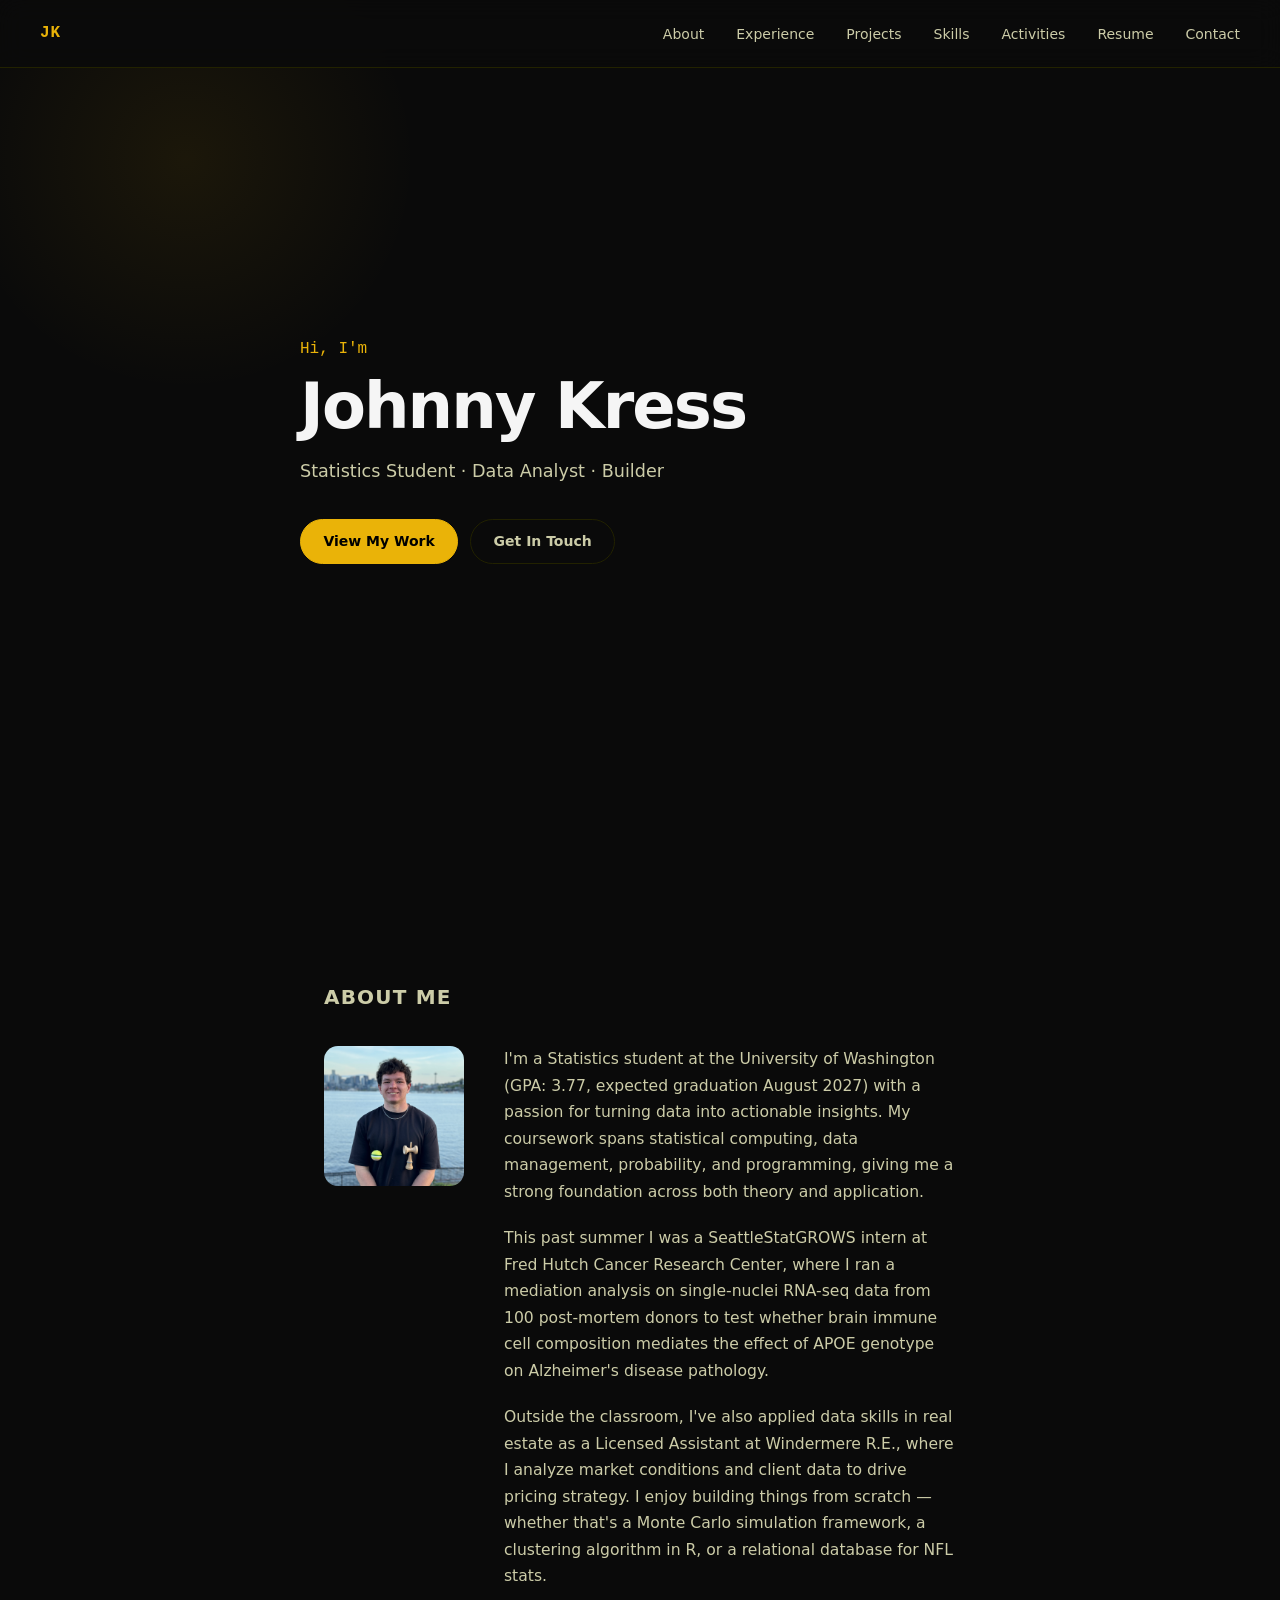
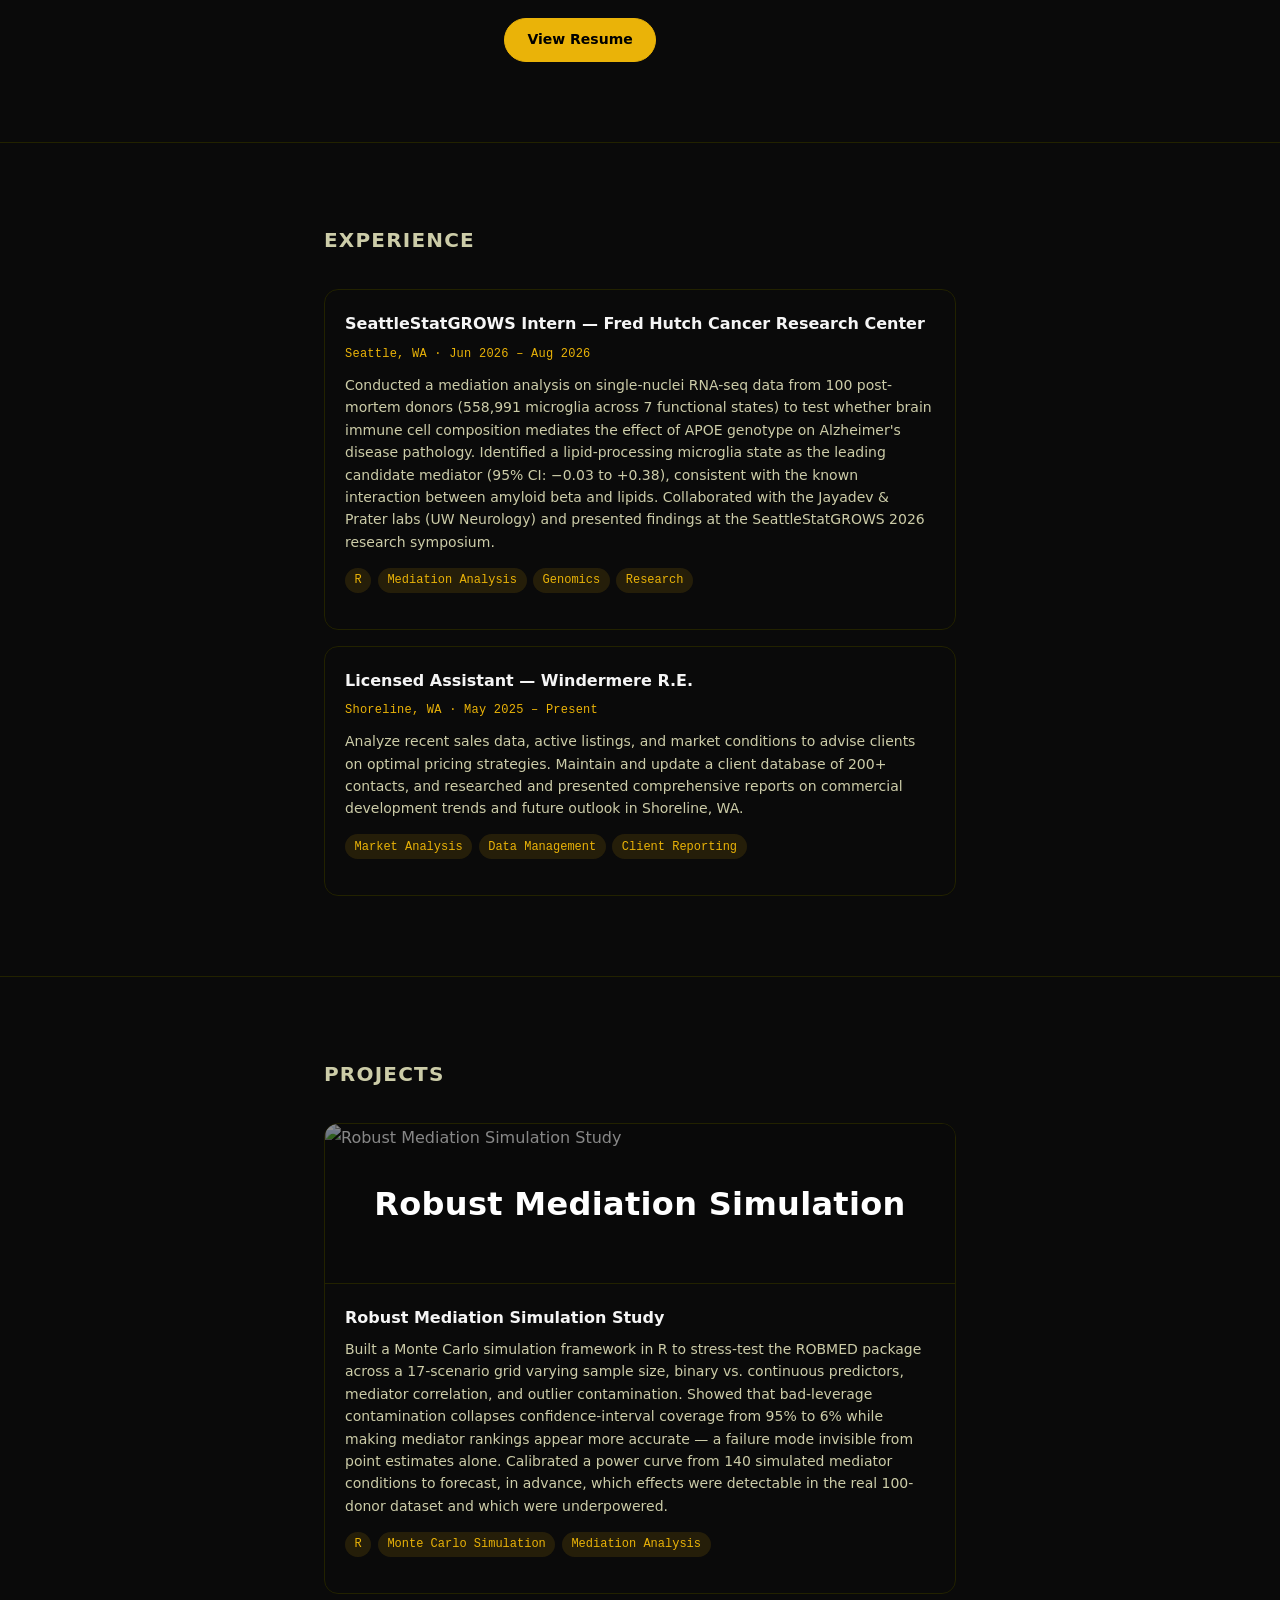
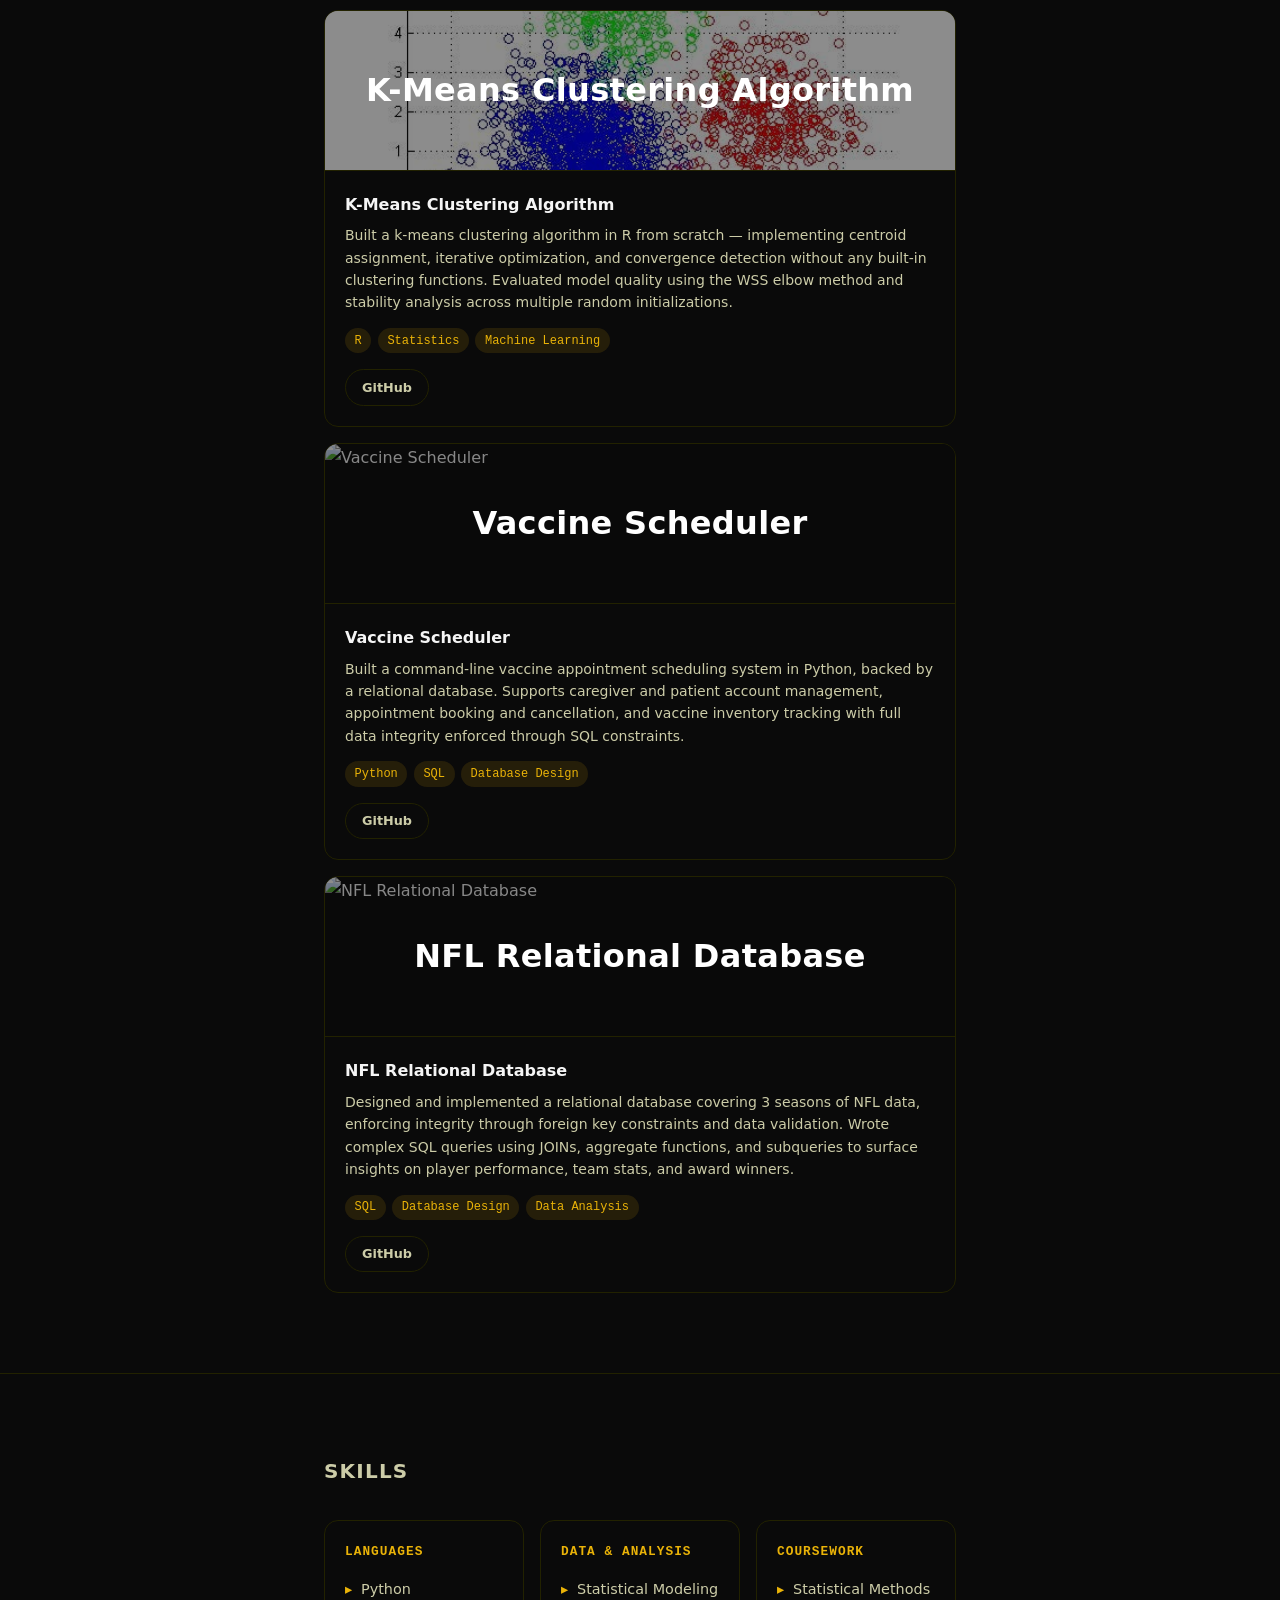
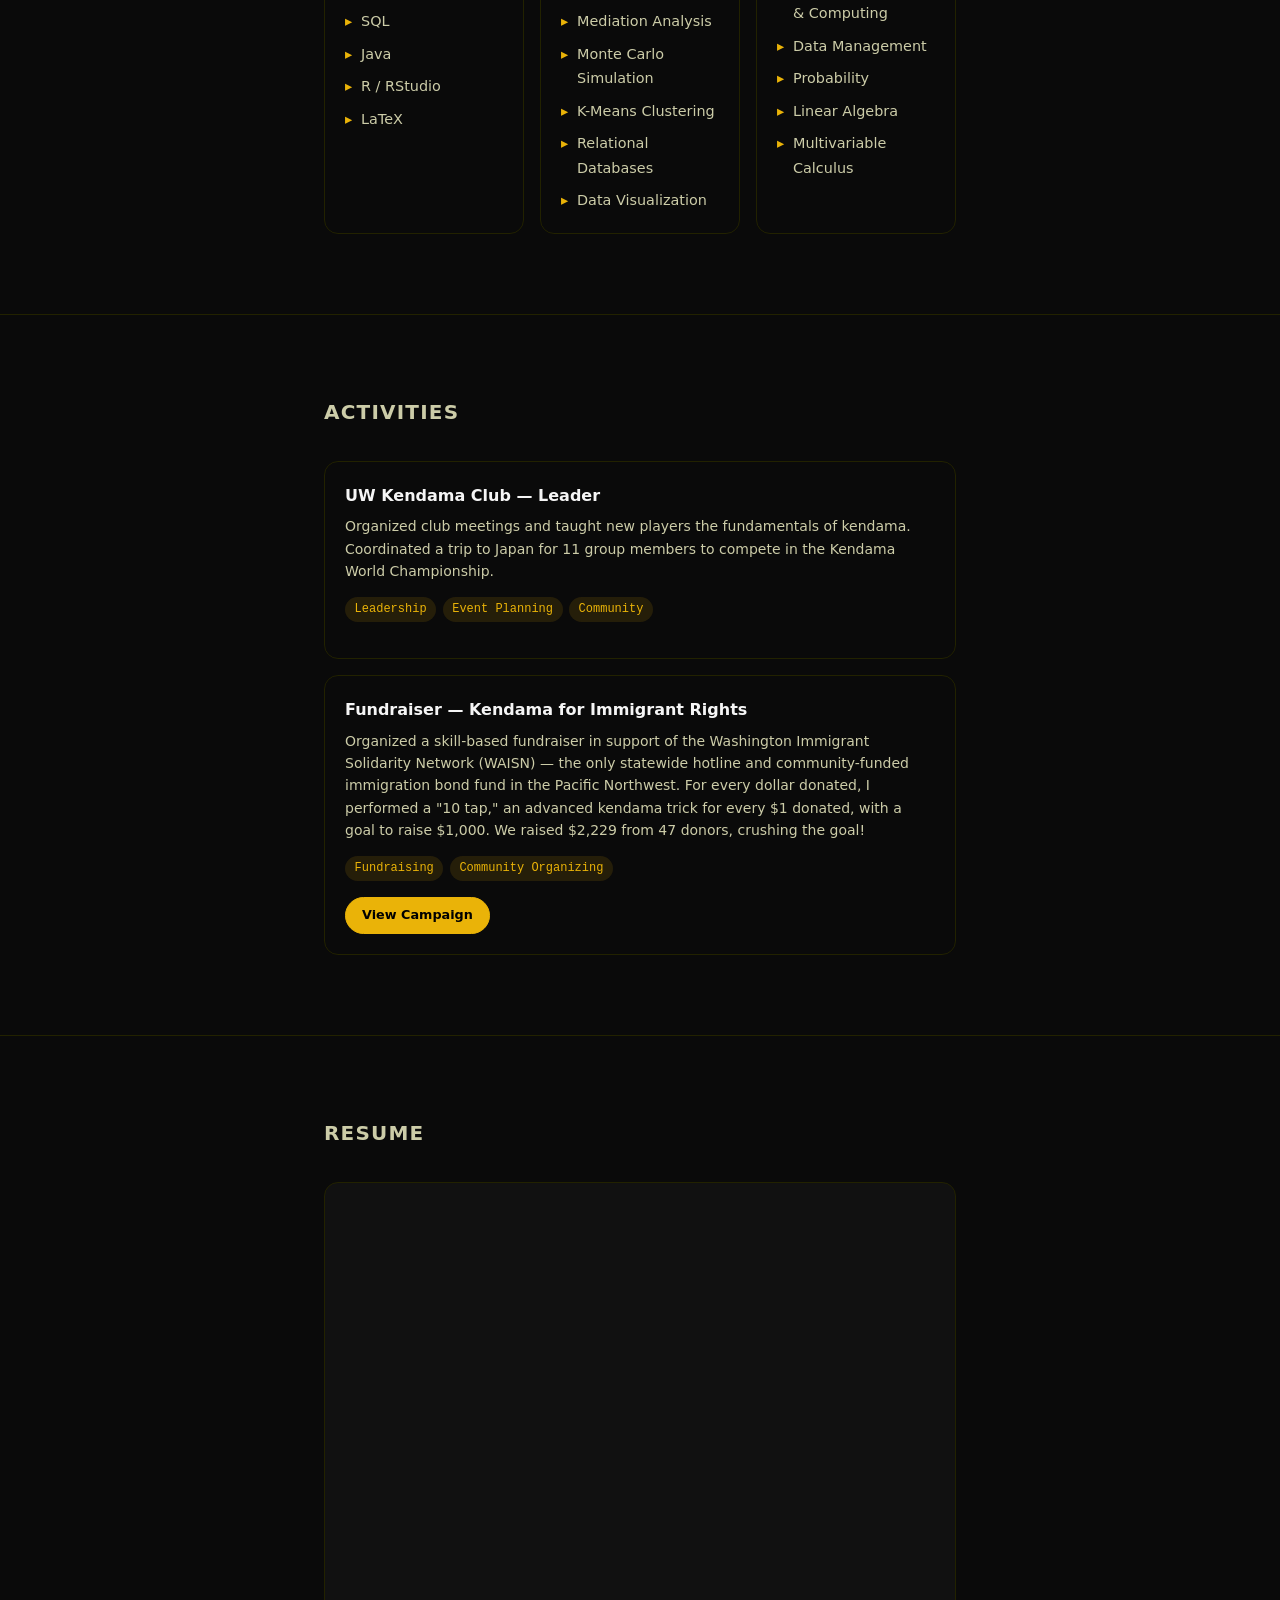
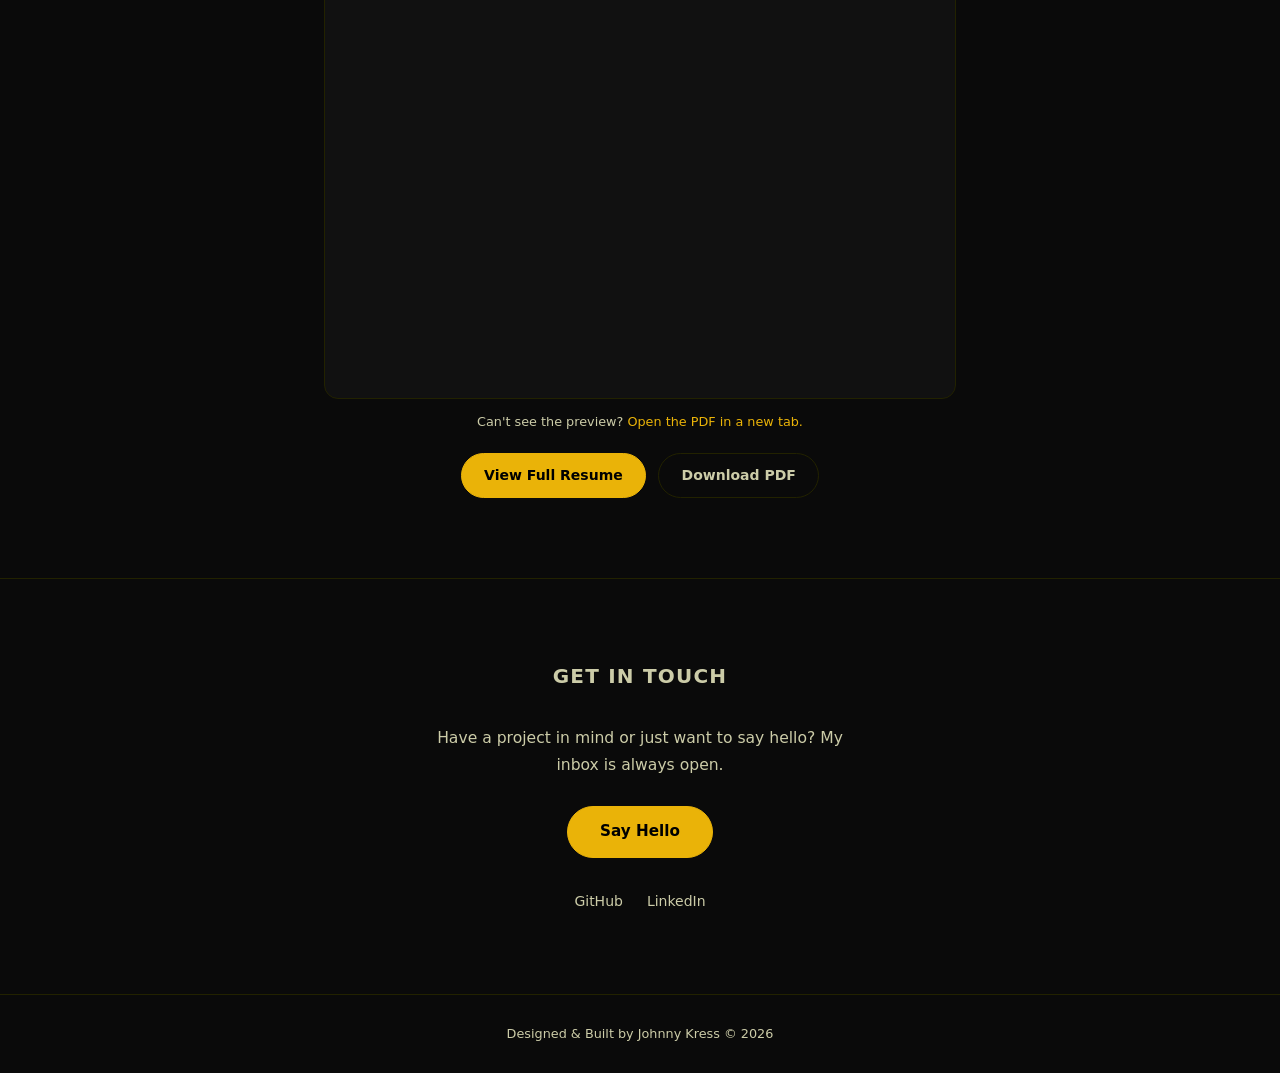
==== commit e165ae95: "Add Resume section with inline PDF preview - New #resume section with embedded PDF viewer, view and " ====
--- a/index.html
+++ b/index.html
@@ -17,6 +17,7 @@
       <li><a href="#projects">Projects</a></li>
       <li><a href="#skills">Skills</a></li>
       <li><a href="#extracurriculars">Activities</a></li>
+      <li><a href="#resume">Resume</a></li>
       <li><a href="#contact">Contact</a></li>
     </ul>
     <button class="nav-hamburger" aria-label="Toggle menu" aria-expanded="false">
@@ -62,7 +63,7 @@
             scratch — whether that's a Monte Carlo simulation framework, a clustering algorithm in R, or a relational
             database for NFL stats.
           </p>
-          <a href="Johnny Kress Resume 8-20.pdf" class="btn btn-primary" target="_blank">Download Resume</a>
+          <a href="#resume" class="btn btn-primary">View Resume</a>
         </div>
       </div>
     </div>
@@ -268,8 +269,25 @@
     </div>
   </section>
 
+  <!-- RESUME -->
+  <section class="section section-alt" id="resume">
+    <div class="container">
+      <h2 class="section-title">Resume</h2>
+      <div class="resume-embed">
+        <iframe src="Johnny%20Kress%20Resume%208-20.pdf#view=FitH" title="Johnny Kress resume"></iframe>
+      </div>
+      <p class="resume-fallback">
+        Can't see the preview? <a href="Johnny%20Kress%20Resume%208-20.pdf" target="_blank">Open the PDF in a new tab.</a>
+      </p>
+      <div class="resume-actions">
+        <a href="Johnny%20Kress%20Resume%208-20.pdf" class="btn btn-primary" target="_blank">View Full Resume</a>
+        <a href="Johnny%20Kress%20Resume%208-20.pdf" class="btn btn-outline" download>Download PDF</a>
+      </div>
+    </div>
+  </section>
+
   <!-- CONTACT -->
-  <section class="section section-alt" id="contact">
+  <section class="section" id="contact">
     <div class="container contact-container">
       <h2 class="section-title">Get In Touch</h2>
       <p class="contact-intro">Have a project in mind or just want to say hello? My inbox is always open.</p>
--- a/css/style.css
+++ b/css/style.css
@@ -460,8 +460,51 @@
   border-top: 1px solid var(--color-border);
 }
 
+/* ===== RESUME ===== */
+.resume-embed {
+  border: 1px solid var(--color-border);
+  border-radius: var(--radius);
+  overflow: hidden;
+  background: var(--color-surface);
+  aspect-ratio: 8.5 / 11;
+}
+
+.resume-embed iframe {
+  display: block;
+  width: 100%;
+  height: 100%;
+  border: 0;
+}
+
+.resume-fallback {
+  margin-top: 0.75rem;
+  font-size: 0.8rem;
+  color: var(--color-text-muted);
+  text-align: center;
+}
+
+.resume-fallback a {
+  color: var(--color-accent);
+}
+
+.resume-actions {
+  display: flex;
+  flex-wrap: wrap;
+  gap: 0.75rem;
+  justify-content: center;
+  margin-top: 1.25rem;
+}
+
 /* ===== RESPONSIVE ===== */
 @media (max-width: 600px) {
+  .resume-embed {
+    display: none;
+  }
+
+  .resume-fallback {
+    display: none;
+  }
+
   body {
     background-image:
       linear-gradient(rgba(10, 10, 10, 0.72), rgba(10, 10, 10, 0.72)),
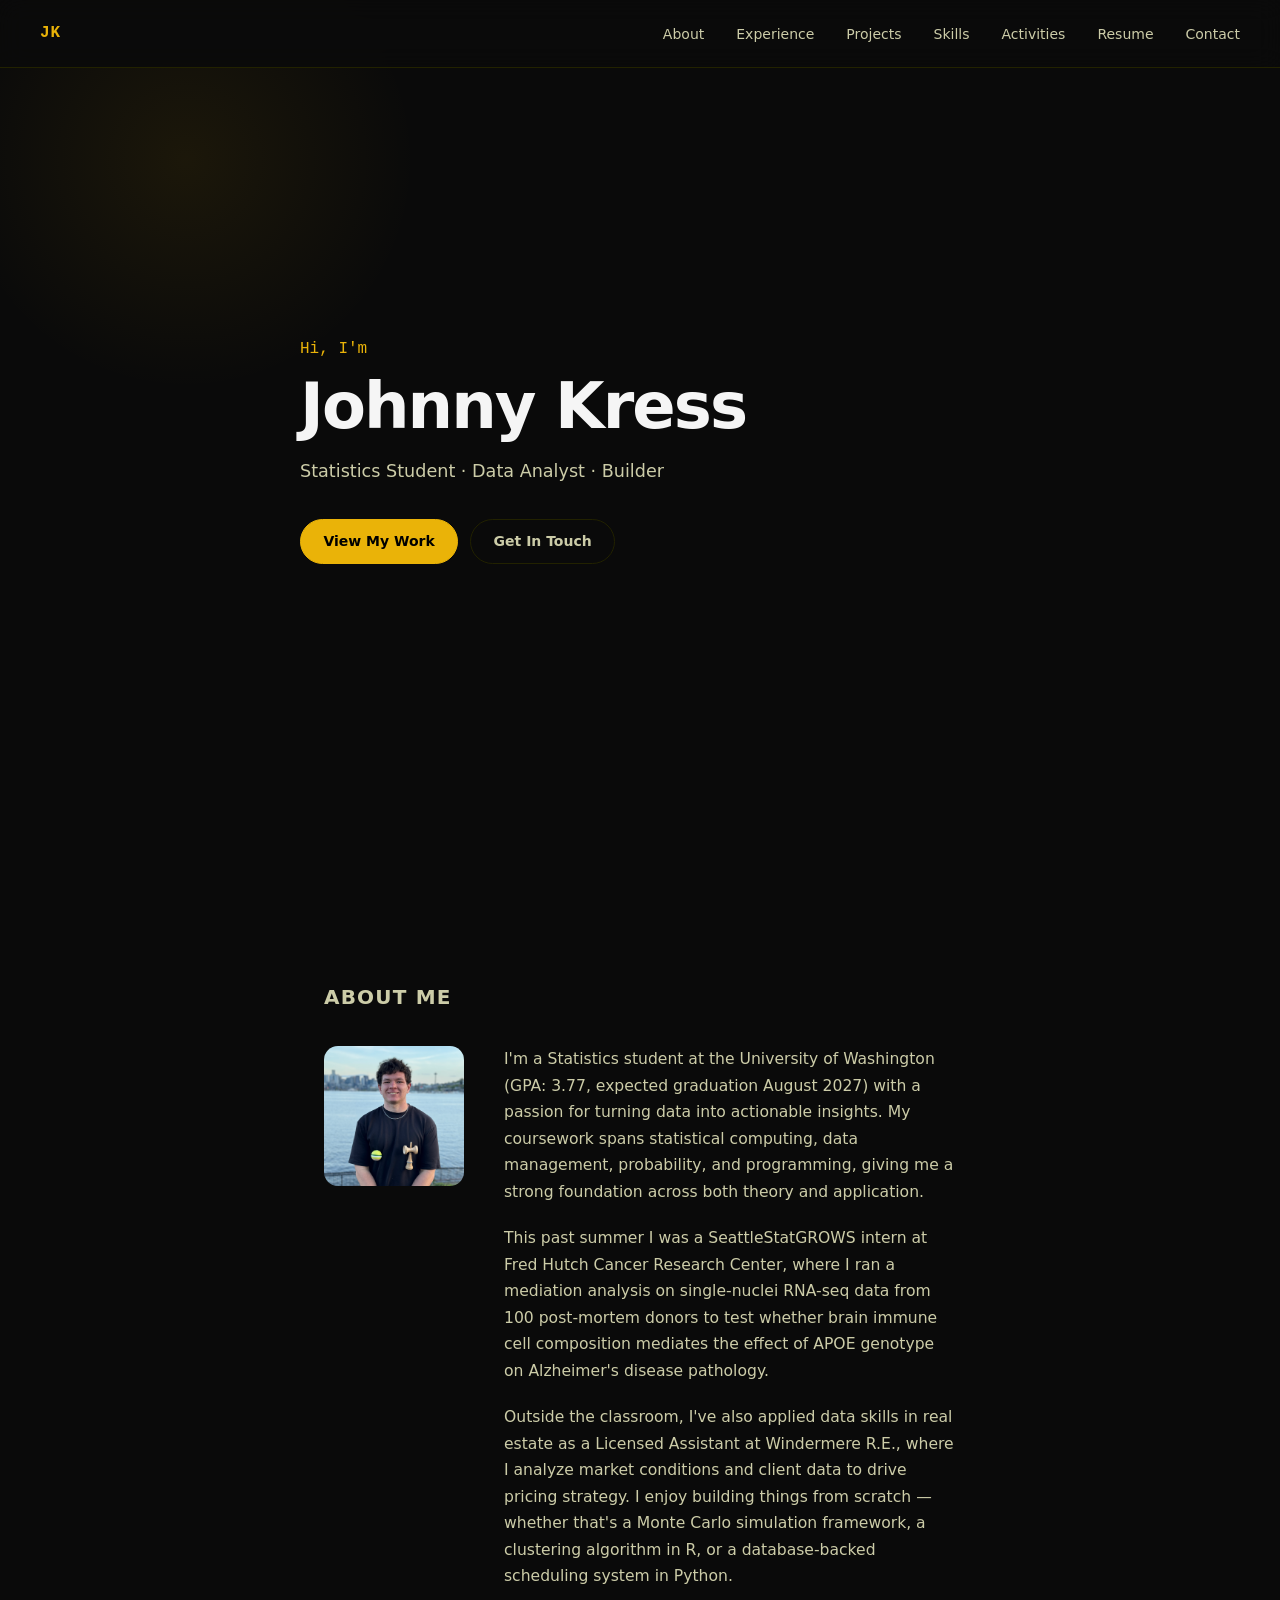
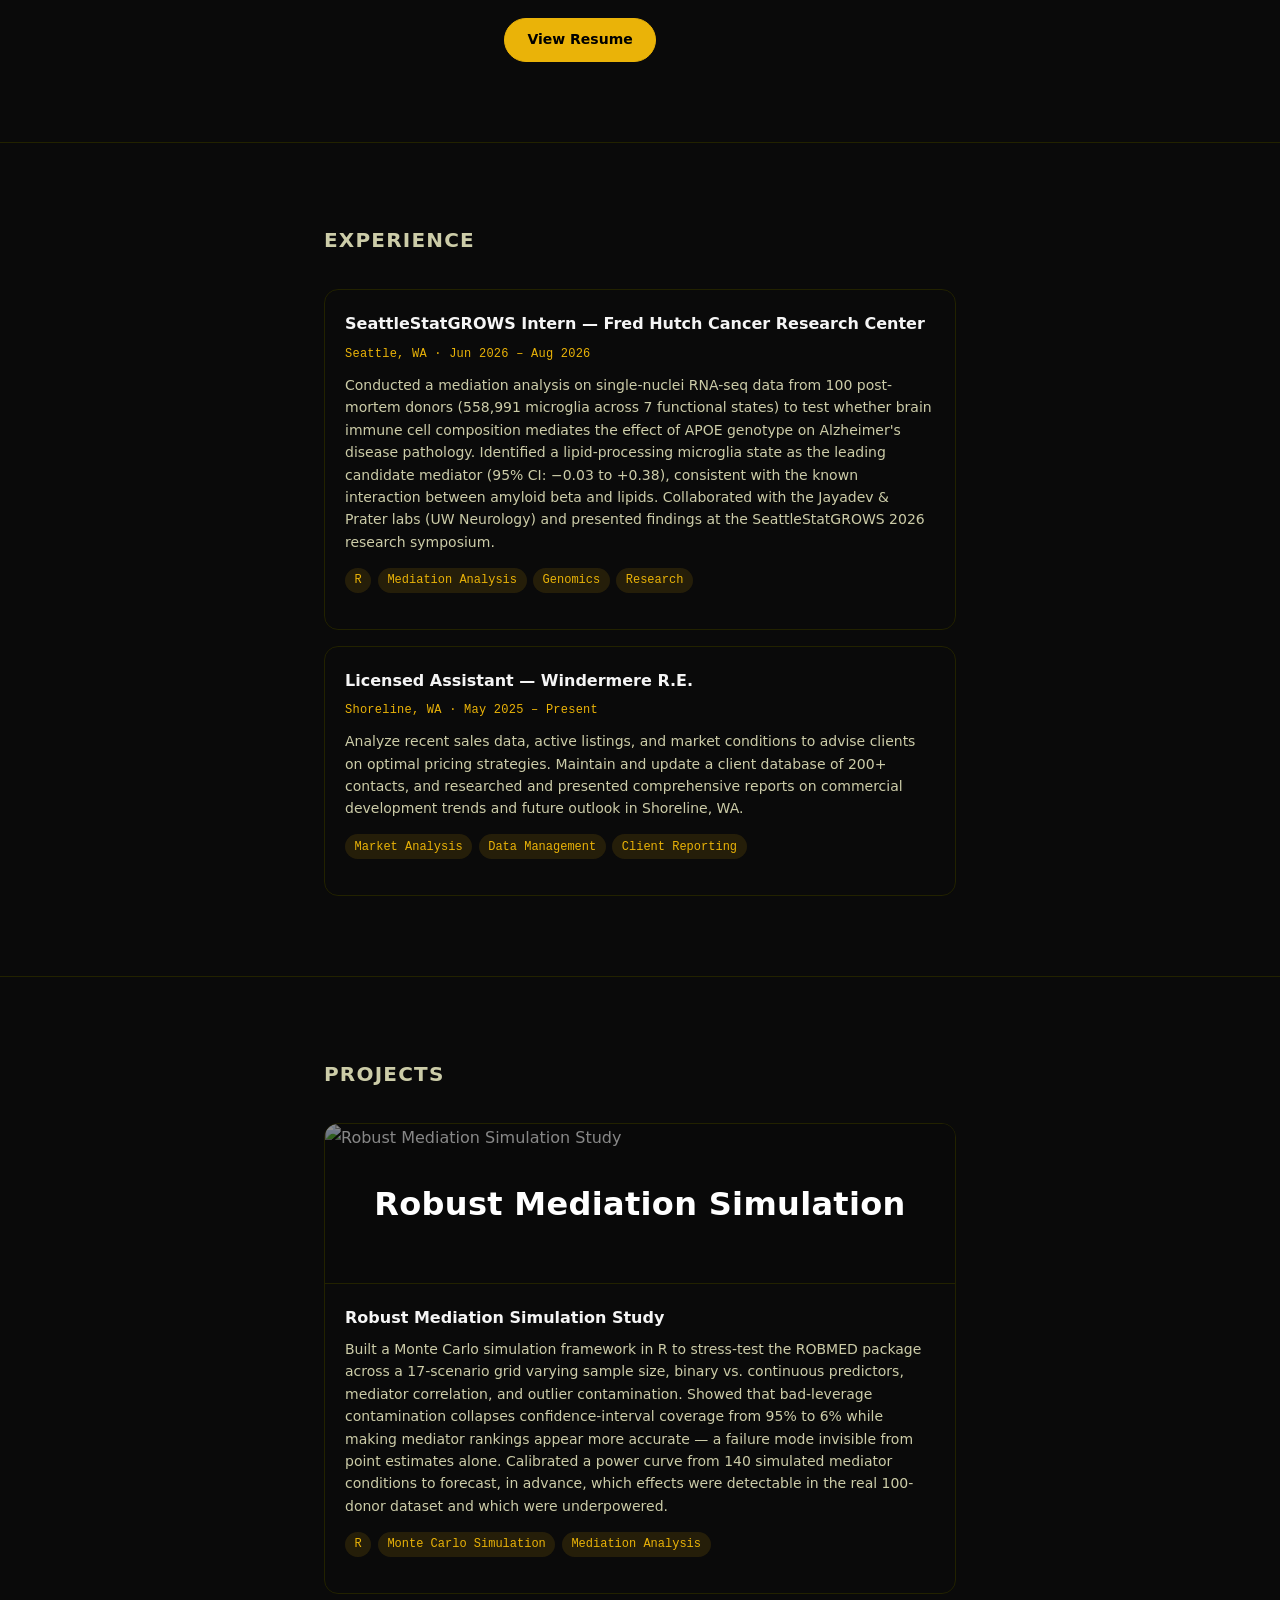
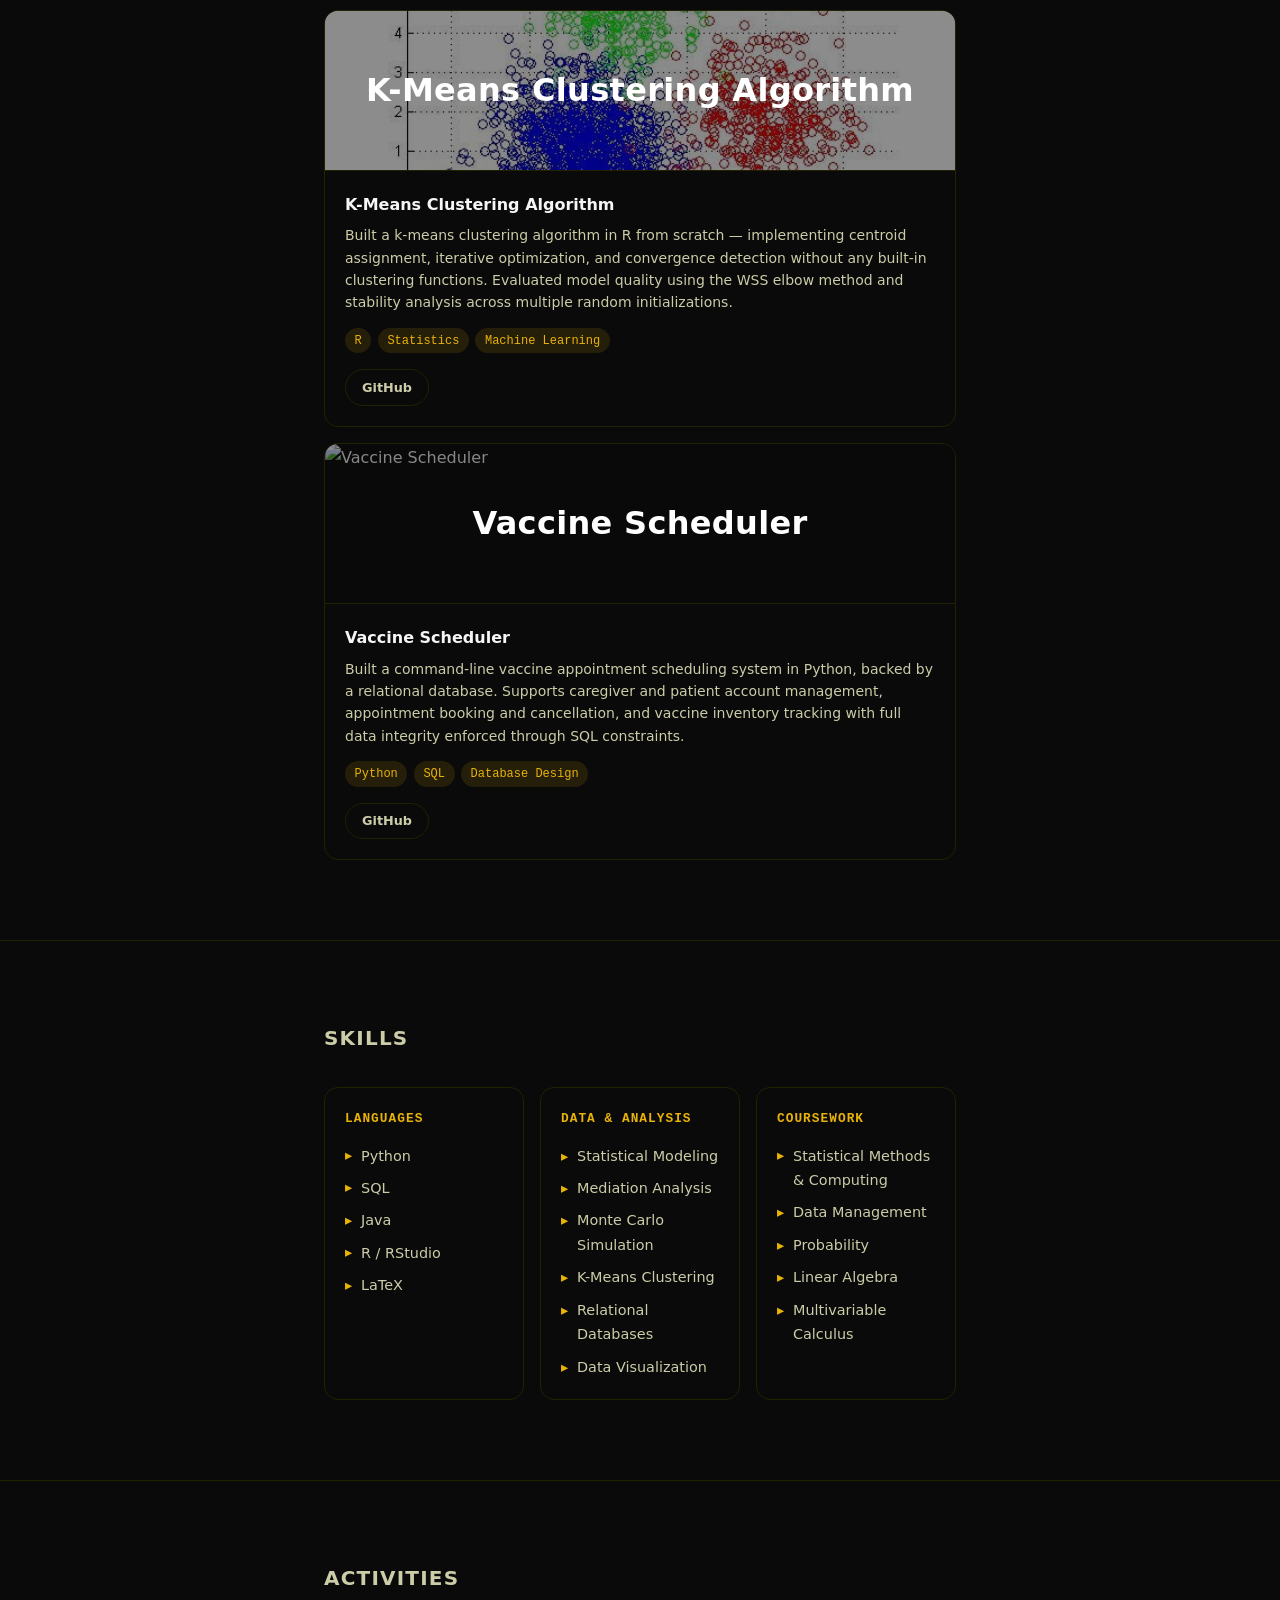
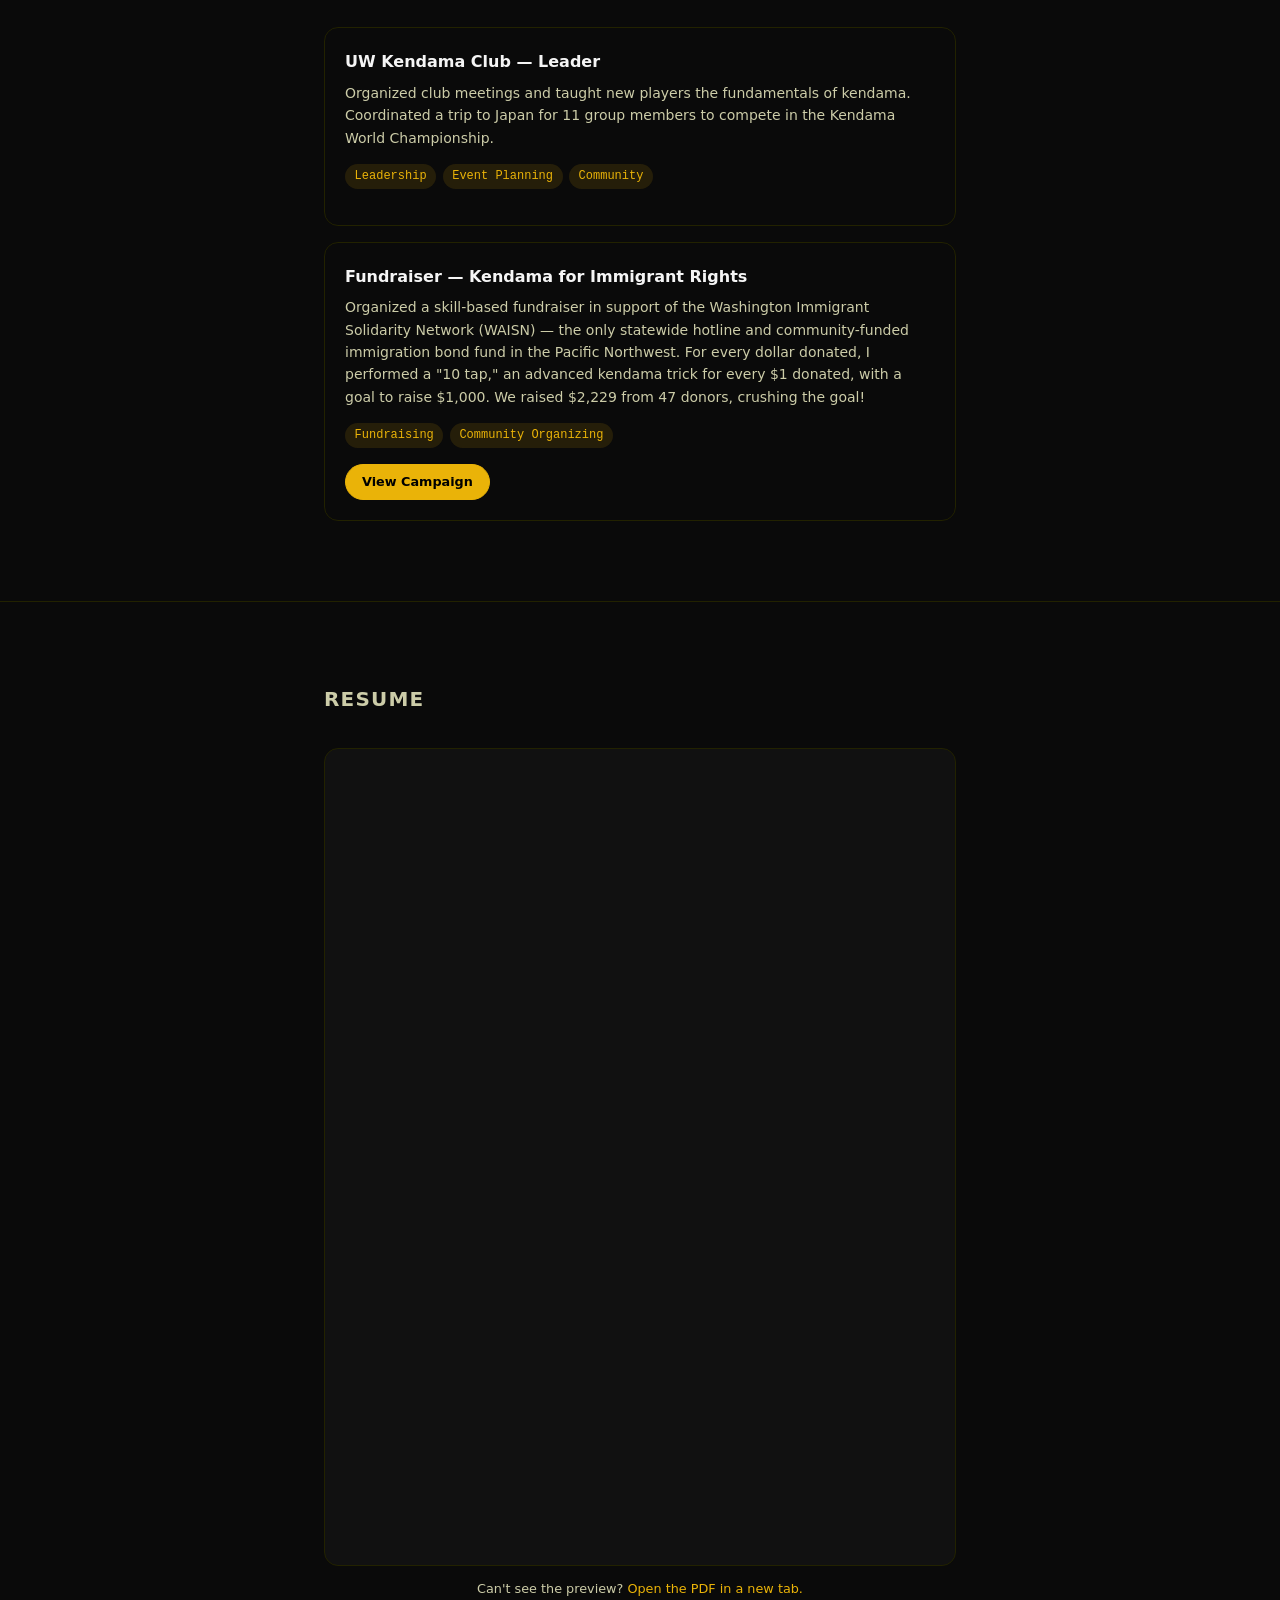
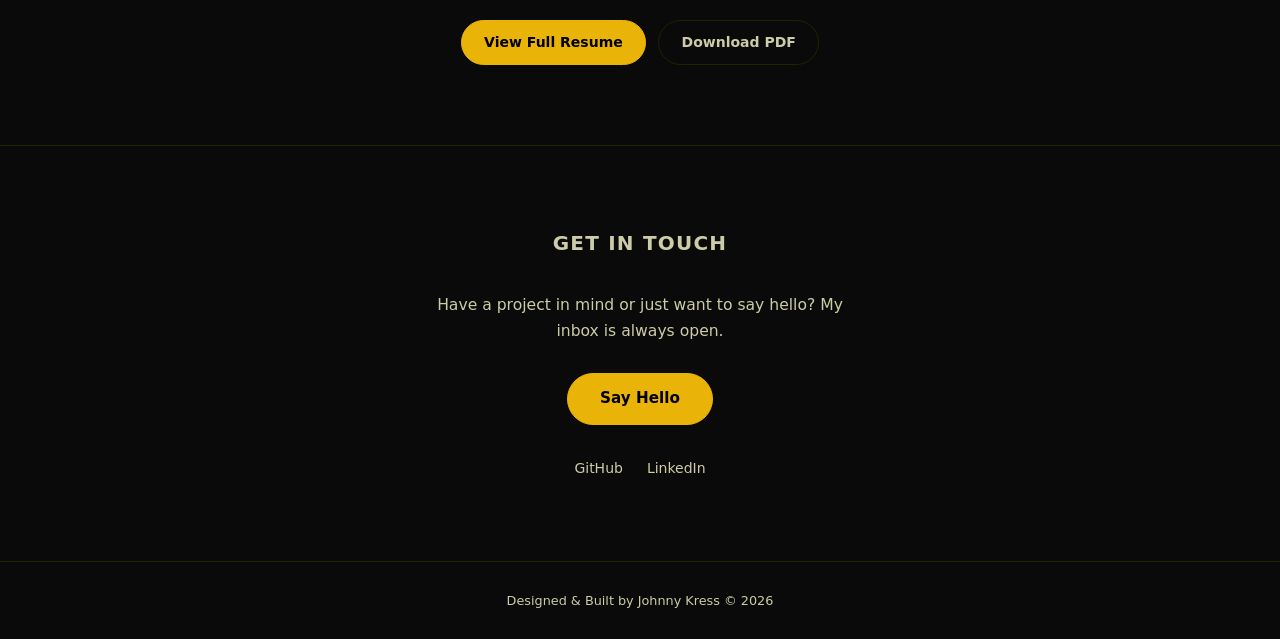
==== commit 906cdaed: "Remove NFL relational database project Dropped from the resume; also update the about bio reference." ====
--- a/index.html
+++ b/index.html
@@ -60,8 +60,8 @@
           <p>
             Outside the classroom, I've also applied data skills in real estate as a Licensed Assistant at Windermere R.E.,
             where I analyze market conditions and client data to drive pricing strategy. I enjoy building things from
-            scratch — whether that's a Monte Carlo simulation framework, a clustering algorithm in R, or a relational
-            database for NFL stats.
+            scratch — whether that's a Monte Carlo simulation framework, a clustering algorithm in R, or a
+            database-backed scheduling system in Python.
           </p>
           <a href="#resume" class="btn btn-primary">View Resume</a>
         </div>
@@ -162,25 +162,6 @@
             </div>
             <div class="card-links">
               <a href="https://github.com/jkress808/Vaccine-Scheduler" class="btn btn-sm btn-outline" target="_blank">GitHub</a>
-            </div>
-          </div>
-        </div>
-
-        <div class="card">
-          <div class="card-image">
-            <img src="https://images.unsplash.com/photo-1566349872260-a1d88307b698?w=600&q=80&fit=crop" alt="NFL Relational Database" />
-            <span class="card-image-title">NFL Relational Database</span>
-          </div>
-          <div class="card-body">
-            <h3 class="card-title">NFL Relational Database</h3>
-            <p class="card-desc">Designed and implemented a relational database covering 3 seasons of NFL data, enforcing integrity through foreign key constraints and data validation. Wrote complex SQL queries using JOINs, aggregate functions, and subqueries to surface insights on player performance, team stats, and award winners.</p>
-            <div class="card-tags">
-              <span class="tag">SQL</span>
-              <span class="tag">Database Design</span>
-              <span class="tag">Data Analysis</span>
-            </div>
-            <div class="card-links">
-              <a href="#" class="btn btn-sm btn-outline" target="_blank">GitHub</a>
             </div>
           </div>
         </div>
